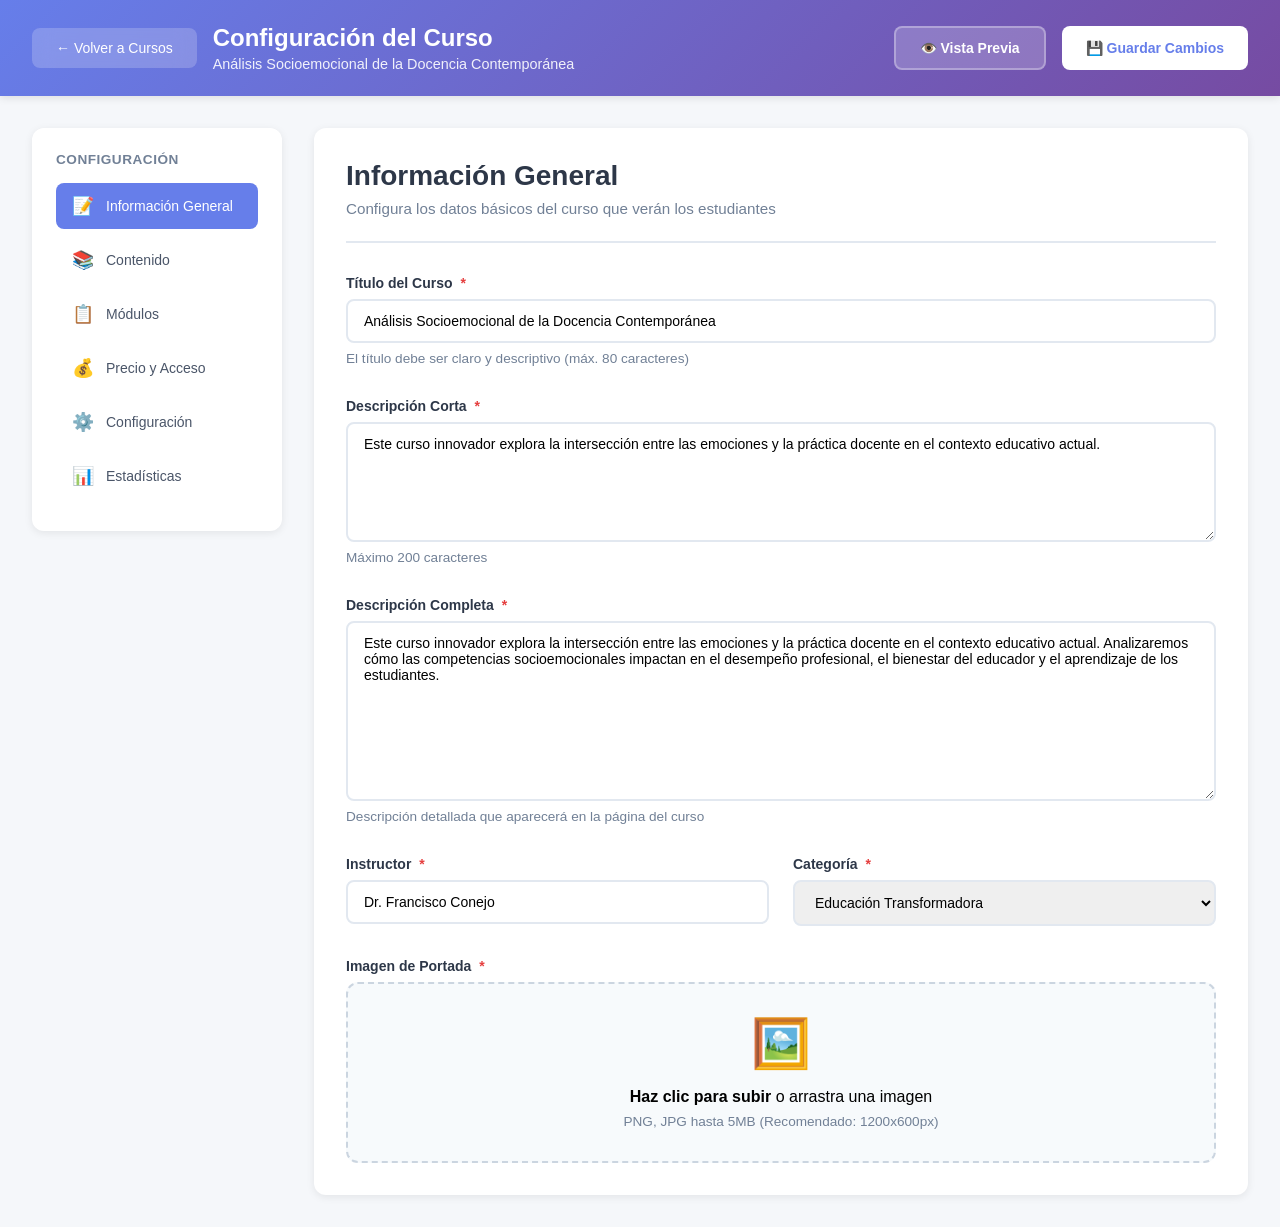
==== ModeladoHTML/admin_course_config.html @ 5c806ddc "Archivos para visualizar el prototipo del FrontEnd" ====
<!DOCTYPE html>
<html lang="es">
<head>
    <meta charset="UTF-8">
    <meta name="viewport" content="width=device-width, initial-scale=1.0">
    <title>Configuración del Curso - Panel Administrador</title>
    <style>
        * {
            margin: 0;
            padding: 0;
            box-sizing: border-box;
        }

        body {
            font-family: -apple-system, BlinkMacSystemFont, 'Segoe UI', Roboto, Oxygen, Ubuntu, Cantarell, sans-serif;
            background: #f5f7fa;
            min-height: 100vh;
        }

        .admin-header {
            background: linear-gradient(135deg, #667eea 0%, #764ba2 100%);
            color: white;
            padding: 1.5rem 2rem;
            box-shadow: 0 2px 8px rgba(0,0,0,0.1);
        }

        .header-content {
            max-width: 1400px;
            margin: 0 auto;
            display: flex;
            justify-content: space-between;
            align-items: center;
            flex-wrap: wrap;
            gap: 1rem;
        }

        .header-title {
            display: flex;
            align-items: center;
            gap: 1rem;
        }

        .back-btn {
            background: rgba(255,255,255,0.2);
            backdrop-filter: blur(10px);
            border: none;
            color: white;
            padding: 0.75rem 1.5rem;
            border-radius: 8px;
            cursor: pointer;
            font-size: 14px;
            transition: all 0.3s;
            display: flex;
            align-items: center;
            gap: 0.5rem;
        }

        .back-btn:hover {
            background: rgba(255,255,255,0.3);
        }

        .header-actions {
            display: flex;
            gap: 1rem;
            flex-wrap: wrap;
        }

        .btn {
            padding: 0.75rem 1.5rem;
            border: none;
            border-radius: 8px;
            cursor: pointer;
            font-size: 14px;
            font-weight: 600;
            transition: all 0.3s;
            display: flex;
            align-items: center;
            gap: 0.5rem;
        }

        .btn-preview {
            background: rgba(255,255,255,0.2);
            color: white;
            border: 2px solid rgba(255,255,255,0.3);
        }

        .btn-preview:hover {
            background: rgba(255,255,255,0.3);
        }

        .btn-save {
            background: white;
            color: #667eea;
        }

        .btn-save:hover {
            transform: translateY(-2px);
            box-shadow: 0 4px 12px rgba(255,255,255,0.3);
        }

        .container {
            max-width: 1400px;
            margin: 2rem auto;
            padding: 0 2rem;
        }

        .config-layout {
            display: grid;
            grid-template-columns: 250px 1fr;
            gap: 2rem;
            align-items: start;
        }

        .sidebar-nav {
            background: white;
            border-radius: 12px;
            padding: 1.5rem;
            box-shadow: 0 2px 8px rgba(0,0,0,0.08);
            position: sticky;
            top: 2rem;
        }

        .nav-title {
            font-size: 0.85rem;
            font-weight: 700;
            color: #718096;
            text-transform: uppercase;
            letter-spacing: 0.5px;
            margin-bottom: 1rem;
        }

        .nav-item {
            padding: 0.75rem 1rem;
            margin-bottom: 0.5rem;
            border-radius: 8px;
            cursor: pointer;
            transition: all 0.3s;
            display: flex;
            align-items: center;
            gap: 0.75rem;
            color: #4a5568;
            font-size: 14px;
        }

        .nav-item:hover {
            background: #f7fafc;
        }

        .nav-item.active {
            background: #667eea;
            color: white;
        }

        .nav-icon {
            font-size: 18px;
        }

        .main-config {
            background: white;
            border-radius: 12px;
            box-shadow: 0 2px 8px rgba(0,0,0,0.08);
            overflow: hidden;
        }

        .config-section {
            display: none;
            padding: 2rem;
        }

        .config-section.active {
            display: block;
        }

        .section-header {
            border-bottom: 2px solid #e2e8f0;
            padding-bottom: 1.5rem;
            margin-bottom: 2rem;
        }

        .section-title {
            font-size: 1.75rem;
            color: #2d3748;
            margin-bottom: 0.5rem;
        }

        .section-description {
            color: #718096;
            font-size: 0.95rem;
        }

        .form-grid {
            display: grid;
            gap: 2rem;
        }

        .form-group {
            display: flex;
            flex-direction: column;
            gap: 0.5rem;
        }

        .form-label {
            font-weight: 600;
            color: #2d3748;
            font-size: 14px;
            display: flex;
            align-items: center;
            gap: 0.5rem;
        }

        .required {
            color: #e53e3e;
        }

        .form-input,
        .form-textarea,
        .form-select {
            padding: 0.75rem 1rem;
            border: 2px solid #e2e8f0;
            border-radius: 8px;
            font-size: 14px;
            transition: all 0.3s;
            font-family: inherit;
        }

        .form-input:focus,
        .form-textarea:focus,
        .form-select:focus {
            outline: none;
            border-color: #667eea;
            box-shadow: 0 0 0 3px rgba(102, 126, 234, 0.1);
        }

        .form-textarea {
            min-height: 120px;
            resize: vertical;
        }

        .form-help {
            font-size: 0.85rem;
            color: #718096;
        }

        .two-col {
            display: grid;
            grid-template-columns: 1fr 1fr;
            gap: 1.5rem;
        }

        .image-upload {
            border: 2px dashed #cbd5e0;
            border-radius: 12px;
            padding: 2rem;
            text-align: center;
            cursor: pointer;
            transition: all 0.3s;
            background: #f7fafc;
        }

        .image-upload:hover {
            border-color: #667eea;
            background: #edf2f7;
        }

        .image-upload-icon {
            font-size: 3rem;
            margin-bottom: 1rem;
        }

        .image-preview {
            max-width: 100%;
            height: 200px;
            object-fit: cover;
            border-radius: 8px;
            margin-top: 1rem;
        }

        .modules-list {
            display: flex;
            flex-direction: column;
            gap: 1rem;
        }

        .module-item {
            border: 2px solid #e2e8f0;
            border-radius: 12px;
            padding: 1.5rem;
            transition: all 0.3s;
        }

        .module-item:hover {
            border-color: #667eea;
            box-shadow: 0 4px 12px rgba(102, 126, 234, 0.1);
        }

        .module-header {
            display: flex;
            justify-content: space-between;
            align-items: center;
            margin-bottom: 1rem;
        }

        .module-number {
            background: #667eea;
            color: white;
            width: 32px;
            height: 32px;
            border-radius: 50%;
            display: flex;
            align-items: center;
            justify-content: center;
            font-weight: 700;
            font-size: 14px;
        }

        .module-actions {
            display: flex;
            gap: 0.5rem;
        }

        .icon-btn {
            background: transparent;
            border: none;
            cursor: pointer;
            padding: 0.5rem;
            border-radius: 6px;
            transition: all 0.3s;
            font-size: 18px;
        }

        .icon-btn:hover {
            background: #f7fafc;
        }

        .btn-add {
            width: 100%;
            padding: 1rem;
            background: #f7fafc;
            border: 2px dashed #cbd5e0;
            border-radius: 8px;
            cursor: pointer;
            color: #667eea;
            font-weight: 600;
            transition: all 0.3s;
            display: flex;
            align-items: center;
            justify-content: center;
            gap: 0.5rem;
        }

        .btn-add:hover {
            background: #edf2f7;
            border-color: #667eea;
        }

        .stats-grid {
            display: grid;
            grid-template-columns: repeat(auto-fit, minmax(200px, 1fr));
            gap: 1.5rem;
            margin-top: 1.5rem;
        }

        .stat-card {
            background: linear-gradient(135deg, #667eea 0%, #764ba2 100%);
            color: white;
            padding: 1.5rem;
            border-radius: 12px;
            box-shadow: 0 4px 12px rgba(102, 126, 234, 0.3);
        }

        .stat-label {
            font-size: 0.85rem;
            opacity: 0.9;
            margin-bottom: 0.5rem;
        }

        .stat-value {
            font-size: 2rem;
            font-weight: 700;
        }

        .toggle-switch {
            position: relative;
            display: inline-block;
            width: 50px;
            height: 26px;
        }

        .toggle-switch input {
            opacity: 0;
            width: 0;
            height: 0;
        }

        .slider {
            position: absolute;
            cursor: pointer;
            top: 0;
            left: 0;
            right: 0;
            bottom: 0;
            background-color: #cbd5e0;
            transition: .4s;
            border-radius: 34px;
        }

        .slider:before {
            position: absolute;
            content: "";
            height: 18px;
            width: 18px;
            left: 4px;
            bottom: 4px;
            background-color: white;
            transition: .4s;
            border-radius: 50%;
        }

        input:checked + .slider {
            background-color: #667eea;
        }

        input:checked + .slider:before {
            transform: translateX(24px);
        }

        .form-row {
            display: flex;
            align-items: center;
            justify-content: space-between;
            padding: 1rem;
            background: #f7fafc;
            border-radius: 8px;
        }

        @media (max-width: 1024px) {
            .config-layout {
                grid-template-columns: 1fr;
            }

            .sidebar-nav {
                position: static;
                display: grid;
                grid-template-columns: repeat(auto-fit, minmax(150px, 1fr));
                gap: 0.5rem;
                padding: 1rem;
            }

            .nav-title {
                grid-column: 1 / -1;
            }

            .nav-item {
                padding: 0.75rem;
                font-size: 13px;
            }

            .nav-icon {
                font-size: 16px;
            }
        }

        @media (max-width: 768px) {
            .admin-header {
                padding: 1rem;
            }

            .container {
                padding: 0 1rem;
                margin: 1rem auto;
            }

            .config-section {
                padding: 1rem;
            }

            .section-title {
                font-size: 1.5rem;
            }

            .section-description {
                font-size: 0.9rem;
            }

            .two-col {
                grid-template-columns: 1fr;
                gap: 1rem;
            }

            .header-content {
                flex-direction: column;
                align-items: stretch;
            }

            .header-title {
                flex-direction: column;
                align-items: stretch;
                gap: 0.75rem;
            }

            .header-title h1 {
                font-size: 1.25rem;
            }

            .header-title p {
                font-size: 0.85rem;
            }

            .back-btn {
                width: 100%;
                justify-content: center;
            }

            .header-actions {
                width: 100%;
                justify-content: stretch;
                flex-direction: column;
            }

            .btn {
                width: 100%;
                justify-content: center;
            }

            .sidebar-nav {
                grid-template-columns: 1fr 1fr;
                gap: 0.5rem;
            }

            .nav-item {
                flex-direction: column;
                text-align: center;
                padding: 0.75rem 0.5rem;
                gap: 0.5rem;
            }

            .nav-icon {
                font-size: 20px;
            }

            .stats-grid {
                grid-template-columns: 1fr;
            }

            .form-grid {
                gap: 1.5rem;
            }

            .form-label {
                font-size: 13px;
            }

            .form-input,
            .form-textarea,
            .form-select {
                font-size: 16px; /* Evita zoom en iOS */
            }

            .module-item {
                padding: 1rem;
            }

            .module-header {
                flex-direction: column;
                align-items: stretch;
                gap: 1rem;
            }

            .module-number {
                width: 28px;
                height: 28px;
                font-size: 13px;
            }

            .module-actions {
                justify-content: flex-end;
            }

            .stat-card {
                padding: 1rem;
            }

            .stat-value {
                font-size: 1.75rem;
            }

            .image-upload {
                padding: 1.5rem;
            }

            .image-upload-icon {
                font-size: 2rem;
            }

            .alert {
                padding: 0.75rem;
                font-size: 0.9rem;
            }

            .form-row {
                flex-direction: column;
                align-items: stretch;
                gap: 1rem;
            }

            .toggle-switch {
                align-self: flex-start;
            }
        }

        @media (max-width: 480px) {
            .admin-header {
                padding: 0.75rem;
            }

            .container {
                padding: 0 0.5rem;
                margin: 0.75rem auto;
            }

            .main-config {
                border-radius: 8px;
            }

            .config-section {
                padding: 0.75rem;
            }

            .section-header {
                padding-bottom: 1rem;
                margin-bottom: 1.5rem;
            }

            .section-title {
                font-size: 1.25rem;
            }

            .sidebar-nav {
                grid-template-columns: 1fr;
                padding: 0.75rem;
            }

            .nav-item {
                flex-direction: row;
                justify-content: flex-start;
                padding: 0.75rem;
            }

            .nav-item span:not(.nav-icon) {
                text-align: left;
            }

            .btn {
                padding: 0.65rem 1rem;
                font-size: 13px;
            }

            .form-grid {
                gap: 1.25rem;
            }

            .form-input,
            .form-textarea,
            .form-select {
                padding: 0.65rem 0.85rem;
            }

            .module-item {
                padding: 0.75rem;
            }

            .module-header input {
                font-size: 1rem;
            }

            .icon-btn {
                padding: 0.4rem;
                font-size: 16px;
            }

            .stat-card {
                padding: 0.85rem;
            }

            .stat-label {
                font-size: 0.8rem;
            }

            .stat-value {
                font-size: 1.5rem;
            }

            .stats-grid {
                gap: 0.75rem;
            }

            .tag {
                padding: 0.4rem 0.6rem;
                font-size: 0.8rem;
            }

            .btn-add {
                padding: 0.85rem;
                font-size: 14px;
            }
        }

        @media (max-width: 360px) {
            .header-title h1 {
                font-size: 1.1rem;
            }

            .section-title {
                font-size: 1.1rem;
            }

            .nav-icon {
                font-size: 18px;
            }

            .module-number {
                width: 24px;
                height: 24px;
                font-size: 12px;
            }
        }

        .price-input-group {
            position: relative;
        }

        .currency-prefix {
            position: absolute;
            left: 1rem;
            top: 50%;
            transform: translateY(-50%);
            color: #718096;
            font-weight: 600;
        }

        .price-input-group input {
            padding-left: 2.5rem;
        }

        .tag-input {
            display: flex;
            flex-wrap: wrap;
            gap: 0.5rem;
            padding: 0.75rem;
            border: 2px solid #e2e8f0;
            border-radius: 8px;
            min-height: 50px;
        }

        .tag {
            background: #667eea;
            color: white;
            padding: 0.5rem 0.75rem;
            border-radius: 20px;
            font-size: 0.85rem;
            display: flex;
            align-items: center;
            gap: 0.5rem;
        }

        .tag-remove {
            cursor: pointer;
            font-weight: bold;
        }

        .alert {
            padding: 1rem;
            border-radius: 8px;
            margin-bottom: 1.5rem;
            display: flex;
            align-items: start;
            gap: 0.75rem;
        }

        .alert-success {
            background: #c6f6d5;
            color: #22543d;
            border: 1px solid #9ae6b4;
        }

        .alert-warning {
            background: #feebc8;
            color: #744210;
            border: 1px solid #fbd38d;
        }
    </style>
</head>
<body>
    <div class="admin-header">
        <div class="header-content">
            <div class="header-title">
                <button class="back-btn" onclick="goBack()">
                    ← Volver a Cursos
                </button>
                <div>
                    <h1 style="font-size: 1.5rem; margin-bottom: 0.25rem;">Configuración del Curso</h1>
                    <p style="opacity: 0.9; font-size: 0.9rem;">Análisis Socioemocional de la Docencia Contemporánea</p>
                </div>
            </div>
            <div class="header-actions">
                <button class="btn btn-preview" onclick="previewCourse()">
                    👁️ Vista Previa
                </button>
                <button class="btn btn-save" onclick="saveCourse()">
                    💾 Guardar Cambios
                </button>
            </div>
        </div>
    </div>

    <div class="container">
        <div class="config-layout">
            <nav class="sidebar-nav">
                <div class="nav-title">Configuración</div>
                <div class="nav-item active" onclick="switchSection(this, 'general')">
                    <span class="nav-icon">📝</span>
                    <span>Información General</span>
                </div>
                <div class="nav-item" onclick="switchSection(this, 'content')">
                    <span class="nav-icon">📚</span>
                    <span>Contenido</span>
                </div>
                <div class="nav-item" onclick="switchSection(this, 'modules')">
                    <span class="nav-icon">📋</span>
                    <span>Módulos</span>
                </div>
                <div class="nav-item" onclick="switchSection(this, 'pricing')">
                    <span class="nav-icon">💰</span>
                    <span>Precio y Acceso</span>
                </div>
                <div class="nav-item" onclick="switchSection(this, 'settings')">
                    <span class="nav-icon">⚙️</span>
                    <span>Configuración</span>
                </div>
                <div class="nav-item" onclick="switchSection(this, 'stats')">
                    <span class="nav-icon">📊</span>
                    <span>Estadísticas</span>
                </div>
            </nav>

            <div class="main-config">
                <!-- Sección: Información General -->
                <div class="config-section active" id="section-general">
                    <div class="section-header">
                        <h2 class="section-title">Información General</h2>
                        <p class="section-description">Configura los datos básicos del curso que verán los estudiantes</p>
                    </div>

                    <div class="form-grid">
                        <div class="form-group">
                            <label class="form-label">
                                Título del Curso <span class="required">*</span>
                            </label>
                            <input type="text" class="form-input" value="Análisis Socioemocional de la Docencia Contemporánea" placeholder="Ej: Introducción a la Programación">
                            <span class="form-help">El título debe ser claro y descriptivo (máx. 80 caracteres)</span>
                        </div>

                        <div class="form-group">
                            <label class="form-label">
                                Descripción Corta <span class="required">*</span>
                            </label>
                            <textarea class="form-textarea" placeholder="Resumen breve que aparecerá en las tarjetas del curso">Este curso innovador explora la intersección entre las emociones y la práctica docente en el contexto educativo actual.</textarea>
                            <span class="form-help">Máximo 200 caracteres</span>
                        </div>

                        <div class="form-group">
                            <label class="form-label">
                                Descripción Completa <span class="required">*</span>
                            </label>
                            <textarea class="form-textarea" style="min-height: 180px;">Este curso innovador explora la intersección entre las emociones y la práctica docente en el contexto educativo actual. Analizaremos cómo las competencias socioemocionales impactan en el desempeño profesional, el bienestar del educador y el aprendizaje de los estudiantes.</textarea>
                            <span class="form-help">Descripción detallada que aparecerá en la página del curso</span>
                        </div>

                        <div class="two-col">
                            <div class="form-group">
                                <label class="form-label">
                                    Instructor <span class="required">*</span>
                                </label>
                                <input type="text" class="form-input" value="Dr. Francisco Conejo" placeholder="Nombre del instructor">
                            </div>

                            <div class="form-group">
                                <label class="form-label">
                                    Categoría <span class="required">*</span>
                                </label>
                                <select class="form-select">
                                    <option value="educacion">Educación Transformadora</option>
                                    <option value="bienestar">Bienestar Emocional</option>
                                    <option value="inclusion">Inclusión Educativa</option>
                                    <option value="liderazgo">Liderazgo Educativo</option>
                                </select>
                            </div>
                        </div>

                        <div class="form-group">
                            <label class="form-label">
                                Imagen de Portada <span class="required">*</span>
                            </label>
                            <div class="image-upload" onclick="document.getElementById('fileInput').click()">
                                <div class="image-upload-icon">🖼️</div>
                                <p><strong>Haz clic para subir</strong> o arrastra una imagen</p>
                                <p style="font-size: 0.85rem; color: #718096; margin-top: 0.5rem;">PNG, JPG hasta 5MB (Recomendado: 1200x600px)</p>
                                <input type="file" id="fileInput" style="display: none;" accept="image/*" onchange="previewImage(event)">
                            </div>
                            <img id="imagePreview" class="image-preview" style="display: none;">
                        </div>
                    </div>
                </div>

                <!-- Sección: Contenido -->
                <div class="config-section" id="section-content">
                    <div class="section-header">
                        <h2 class="section-title">Contenido del Curso</h2>
                        <p class="section-description">Define objetivos, requisitos y recursos adicionales</p>
                    </div>

                    <div class="form-grid">
                        <div class="form-group">
                            <label class="form-label">
                                Objetivos de Aprendizaje
                            </label>
                            <textarea class="form-textarea" placeholder="Un objetivo por línea">✓ Comprender los fundamentos teóricos de la inteligencia emocional aplicada a la docencia
✓ Desarrollar estrategias para gestionar el estrés y prevenir el burnout docente
✓ Implementar técnicas de comunicación empática con estudiantes y colegas
✓ Crear ambientes de aprendizaje emocionalmente seguros y estimulantes</textarea>
                            <span class="form-help">Separa cada objetivo con una nueva línea</span>
                        </div>

                        <div class="form-group">
                            <label class="form-label">
                                Requisitos Previos
                            </label>
                            <textarea class="form-textarea" placeholder="Un requisito por línea">✓ Experiencia docente (deseable)
✓ Interés en desarrollo personal
✓ Compromiso de 5-7 hrs/semana</textarea>
                        </div>

                        <div class="form-group">
                            <label class="form-label">
                                Etiquetas del Curso
                            </label>
                            <div class="tag-input">
                                <span class="tag">Inteligencia Emocional <span class="tag-remove">×</span></span>
                                <span class="tag">Docencia <span class="tag-remove">×</span></span>
                                <span class="tag">Bienestar <span class="tag-remove">×</span></span>
                            </div>
                            <span class="form-help">Las etiquetas ayudan a los estudiantes a encontrar el curso</span>
                        </div>

                        <div class="two-col">
                            <div class="form-group">
                                <label class="form-label">
                                    Duración Total
                                </label>
                                <input type="number" class="form-input" value="28" placeholder="Horas">
                            </div>

                            <div class="form-group">
                                <label class="form-label">
                                    Nivel del Curso
                                </label>
                                <select class="form-select">
                                    <option value="principiante">Principiante</option>
                                    <option value="intermedio" selected>Intermedio</option>
                                    <option value="avanzado">Avanzado</option>
                                </select>
                            </div>
                        </div>
                    </div>
                </div>

                <!-- Sección: Módulos -->
                <div class="config-section" id="section-modules">
                    <div class="section-header">
                        <h2 class="section-title">Módulos del Curso</h2>
                        <p class="section-description">Organiza el contenido en módulos y lecciones</p>
                    </div>

                    <div class="modules-list">
                        <div class="module-item">
                            <div class="module-header">
                                <div style="display: flex; align-items: center; gap: 1rem;">
                                    <div class="module-number">1</div>
                                    <input type="text" class="form-input" value="Fundamentos de la Inteligencia Emocional" style="border: none; background: transparent; padding: 0; font-weight: 600; font-size: 1.1rem;">
                                </div>
                                <div class="module-actions">
                                    <button class="icon-btn" title="Editar">✏️</button>
                                    <button class="icon-btn" title="Eliminar">🗑️</button>
                                </div>
                            </div>
                            <div class="two-col">
                                <input type="text" class="form-input" value="Teorías, modelos y aplicaciones" placeholder="Descripción del módulo">
                                <input type="number" class="form-input" value="6" placeholder="Duración (horas)">
                            </div>
                        </div>

                        <div class="module-item">
                            <div class="module-header">
                                <div style="display: flex; align-items: center; gap: 1rem;">
                                    <div class="module-number">2</div>
                                    <input type="text" class="form-input" value="Autoconocimiento y Autorregulación" style="border: none; background: transparent; padding: 0; font-weight: 600; font-size: 1.1rem;">
                                </div>
                                <div class="module-actions">
                                    <button class="icon-btn" title="Editar">✏️</button>
                                    <button class="icon-btn" title="Eliminar">🗑️</button>
                                </div>
                            </div>
                            <div class="two-col">
                                <input type="text" class="form-input" value="Desarrolla tu conciencia emocional" placeholder="Descripción del módulo">
                                <input type="number" class="form-input" value="7" placeholder="Duración (horas)">
                            </div>
                        </div>

                        <div class="module-item">
                            <div class="module-header">
                                <div style="display: flex; align-items: center; gap: 1rem;">
                                    <div class="module-number">3</div>
                                    <input type="text" class="form-input" value="Empatía y Habilidades Sociales" style="border: none; background: transparent; padding: 0; font-weight: 600; font-size: 1.1rem;">
                                </div>
                                <div class="module-actions">
                                    <button class="icon-btn" title="Editar">✏️</button>
                                    <button class="icon-btn" title="Eliminar">🗑️</button>
                                </div>
                            </div>
                            <div class="two-col">
                                <input type="text" class="form-input" value="Construcción de relaciones significativas" placeholder="Descripción del módulo">
                                <input type="number" class="form-input" value="8" placeholder="Duración (horas)">
                            </div>
                        </div>

                        <div class="module-item">
                            <div class="module-header">
                                <div style="display: flex; align-items: center; gap: 1rem;">
                                    <div class="module-number">4</div>
                                    <input type="text" class="form-input" value="Aplicaciones Prácticas y Casos" style="border: none; background: transparent; padding: 0; font-weight: 600; font-size: 1.1rem;">
                                </div>
                                <div class="module-actions">
                                    <button class="icon-btn" title="Editar">✏️</button>
                                    <button class="icon-btn" title="Eliminar">🗑️</button>
                                </div>
                            </div>
                            <div class="two-col">
                                <input type="text" class="form-input" value="Estrategias para transformar tu práctica" placeholder="Descripción del módulo">
                                <input type="number" class="form-input" value="7" placeholder="Duración (horas)">
                            </div>
                        </div>

                        <button class="btn-add" onclick="addModule()">
                            + Agregar Nuevo Módulo
                        </button>
                    </div>
                </div>

                <!-- Sección: Precio -->
                <div class="config-section" id="section-pricing">
                    <div class="section-header">
                        <h2 class="section-title">Precio y Acceso</h2>
                        <p class="section-description">Configura el precio y las opciones de inscripción</p>
                    </div>

                    <div class="form-grid">
                        <div class="two-col">
                            <div class="form-group">
                                <label class="form-label">
                                    Precio del Curso <span class="required">*</span>
                                </label>
                                <div class="price-input-group">
                                    <span class="currency-prefix">$</span>
                                    <input type="number" class="form-input" value="39990" placeholder="0">
                                </div>
                                <span class="form-help">Precio en pesos chilenos (CLP)</span>
                            </div>

                            <div class="form-group">
                                <label class="form-label">
                                    Precio con Descuento
                                </label>
                                <div class="price-input-group">
                                    <span class="currency-prefix">$</span>
                                    <input type="number" class="form-input" placeholder="0">
                                </div>
                                <span class="form-help">Opcional - Muestra precio rebajado</span>
                            </div>
                        </div>

                        <div class="form-group">
                            <div class="form-row">
                                <div>
                                    <label class="form-label" style="margin-bottom: 0.25rem;">Curso Gratuito</label>
                                    <p class="form-help" style="margin: 0;">El curso estará disponible sin costo</p>
                                </div>
                                <label class="toggle-switch">
                                    <input type="checkbox" onchange="toggleFreeMode(this)">
                                    <span class="slider"></span>
                                </label>
                            </div>
                        </div>

                        <div class="two-col">
                            <div class="form-group">
                                <label class="form-label">
                                    Fecha de Inicio
                                </label>
                                <input type="date" class="form-input" value="2025-10-24">
                            </div>

                            <div class="form-group">
                                <label class="form-label">
                                    Fecha de Finalización
                                </label>
                                <input type="date" class="form-input" placeholder="Opcional">
                            </div>
                        </div>

                        <div class="form-group">
                            <label class="form-label">
                                Cupo Máximo de Estudiantes
                            </label>
                            <input type="number" class="form-input" placeholder="Dejar en blanco para ilimitado">
                            <span class="form-help">Limita el número de inscripciones permitidas</span>
                        </div>
                    </div>
                </div>

                <!-- Sección: Configuración -->
                <div class="config-section" id="section-settings">
                    <div class="section-header">
                        <h2 class="section-title">Configuración Avanzada</h2>
                        <p class="section-description">Opciones adicionales del curso</p>
                    </div>

                    <div class="form-grid">
                        <div class="form-group">
                            <div class="form-row">
                                <div>
                                    <label class="form-label" style="margin-bottom: 0.25rem;">Curso Publicado</label>
                                    <p class="form-help" style="margin: 0;">Los estudiantes pueden ver e inscribirse</p>
                                </div>
                                <label class="toggle-switch">
                                    <input type="checkbox" checked>
                                    <span class="slider"></span>
                                </label>
                            </div>
                        </div>

                        <div class="form-group">
                            <div class="form-row">
                                <div>
                                    <label class="form-label" style="margin-bottom: 0.25rem;">Certificado al Finalizar</label>
                                    <p class="form-help" style="margin: 0;">Genera certificado automáticamente al completar</p>
                                </div>
                                <label class="toggle-switch">
                                    <input type="checkbox" checked>
                                    <span class="slider"></span>
                                </label>
                            </div>
                        </div>

                        <div class="form-group">
                            <div class="form-row">
                                <div>
                                    <label class="form-label" style="margin-bottom: 0.25rem;">Permitir Comentarios</label>
                                    <p class="form-help" style="margin: 0;">Los estudiantes pueden comentar en las lecciones</p>
                                </div>
                                <label class="toggle-switch">
                                    <input type="checkbox" checked>
                                    <span class="slider"></span>
                                </label>
                            </div>
                        </div>

                        <div class="form-group">
                            <div class="form-row">
                                <div>
                                    <label class="form-label" style="margin-bottom: 0.25rem;">Foro de Discusión</label>
                                    <p class="form-help" style="margin: 0;">Habilita un foro para el curso</p>
                                </div>
                                <label class="toggle-switch">
                                    <input type="checkbox">
                                    <span class="slider"></span>
                                </label>
                            </div>
                        </div>

                        <div class="form-group">
                            <div class="form-row">
                                <div>
                                    <label class="form-label" style="margin-bottom: 0.25rem;">Descargar Recursos</label>
                                    <p class="form-help" style="margin: 0;">Permite descargar materiales del curso</p>
                                </div>
                                <label class="toggle-switch">
                                    <input type="checkbox" checked>
                                    <span class="slider"></span>
                                </label>
                            </div>
                        </div>

                        <div class="form-group">
                            <label class="form-label">
                                Idioma del Curso
                            </label>
                            <select class="form-select">
                                <option value="es" selected>Español</option>
                                <option value="en">Inglés</option>
                                <option value="pt">Portugués</option>
                            </select>
                        </div>

                        <div class="form-group">
                            <label class="form-label">
                                Porcentaje Mínimo para Aprobar
                            </label>
                            <input type="number" class="form-input" value="70" min="0" max="100" placeholder="70">
                            <span class="form-help">Porcentaje mínimo necesario para obtener el certificado</span>
                        </div>
                    </div>
                </div>

                <!-- Sección: Estadísticas -->
                <div class="config-section" id="section-stats">
                    <div class="section-header">
                        <h2 class="section-title">Estadísticas del Curso</h2>
                        <p class="section-description">Métricas y rendimiento actual del curso</p>
                    </div>

                    <div class="stats-grid">
                        <div class="stat-card">
                            <div class="stat-label">Estudiantes Inscritos</div>
                            <div class="stat-value">852</div>
                        </div>
                        <div class="stat-card">
                            <div class="stat-label">Tasa de Finalización</div>
                            <div class="stat-value">68%</div>
                        </div>
                        <div class="stat-card">
                            <div class="stat-label">Valoración Promedio</div>
                            <div class="stat-value">4.8 ⭐</div>
                        </div>
                        <div class="stat-card">
                            <div class="stat-label">Ingresos Totales</div>
                            <div class="stat-value">$34M</div>
                        </div>
                    </div>

                    <div class="form-grid" style="margin-top: 2rem;">
                        <div class="alert alert-success">
                            <span style="font-size: 1.5rem;">✓</span>
                            <div>
                                <strong>Curso activo y funcionando correctamente</strong>
                                <p style="margin-top: 0.25rem; font-size: 0.9rem;">Última actualización: Hace 2 horas</p>
                            </div>
                        </div>

                        <div class="form-group">
                            <label class="form-label">Actividad Reciente</label>
                            <div style="background: #f7fafc; padding: 1.5rem; border-radius: 8px;">
                                <div style="display: flex; flex-direction: column; gap: 1rem;">
                                    <div style="display: flex; justify-content: space-between; padding-bottom: 0.75rem; border-bottom: 1px solid #e2e8f0;">
                                        <span>👤 Nuevo estudiante inscrito</span>
                                        <span style="color: #718096; font-size: 0.85rem;">Hace 5 min</span>
                                    </div>
                                    <div style="display: flex; justify-content: space-between; padding-bottom: 0.75rem; border-bottom: 1px solid #e2e8f0;">
                                        <span>⭐ Nueva valoración de 5 estrellas</span>
                                        <span style="color: #718096; font-size: 0.85rem;">Hace 1 hora</span>
                                    </div>
                                    <div style="display: flex; justify-content: space-between; padding-bottom: 0.75rem; border-bottom: 1px solid #e2e8f0;">
                                        <span>🎓 3 estudiantes completaron el curso</span>
                                        <span style="color: #718096; font-size: 0.85rem;">Hace 3 horas</span>
                                    </div>
                                    <div style="display: flex; justify-content: space-between;">
                                        <span>💬 Nuevo comentario en Módulo 2</span>
                                        <span style="color: #718096; font-size: 0.85rem;">Hace 5 horas</span>
                                    </div>
                                </div>
                            </div>
                        </div>

                        <div class="two-col">
                            <div class="form-group">
                                <label class="form-label">Progreso Promedio</label>
                                <div style="background: #f7fafc; padding: 1rem; border-radius: 8px; text-align: center;">
                                    <div style="font-size: 2.5rem; font-weight: 700; color: #667eea;">45%</div>
                                    <div style="color: #718096; font-size: 0.9rem; margin-top: 0.5rem;">De todos los estudiantes</div>
                                </div>
                            </div>
                            <div class="form-group">
                                <label class="form-label">Tiempo Promedio</label>
                                <div style="background: #f7fafc; padding: 1rem; border-radius: 8px; text-align: center;">
                                    <div style="font-size: 2.5rem; font-weight: 700; color: #667eea;">12.5h</div>
                                    <div style="color: #718096; font-size: 0.9rem; margin-top: 0.5rem;">Dedicadas al curso</div>
                                </div>
                            </div>
                        </div>
                    </div>
                </div>
            </div>
        </div>
    </div>

    <script>
        function switchSection(element, sectionId) {
            // Remover active de todos los nav items
            document.querySelectorAll('.nav-item').forEach(item => {
                item.classList.remove('active');
            });
            
            // Agregar active al elemento clickeado
            element.classList.add('active');
            
            // Ocultar todas las secciones
            document.querySelectorAll('.config-section').forEach(section => {
                section.classList.remove('active');
            });
            
            // Mostrar la sección seleccionada
            document.getElementById('section-' + sectionId).classList.add('active');
            
            // Scroll suave al top
            window.scrollTo({ top: 0, behavior: 'smooth' });
        }

        function goBack() {
            if (confirm('¿Estás seguro de salir? Los cambios no guardados se perderán.')) {
                alert('Volviendo al panel de cursos...');
                // window.location.href = 'admin-courses.html';
            }
        }

        function saveCourse() {
            // Simular guardado
            const btn = event.target;
            const originalText = btn.innerHTML;
            btn.innerHTML = '⏳ Guardando...';
            btn.disabled = true;
            
            setTimeout(() => {
                btn.innerHTML = '✓ Guardado';
                setTimeout(() => {
                    btn.innerHTML = originalText;
                    btn.disabled = false;
                    alert('✓ Curso guardado exitosamente');
                }, 1000);
            }, 1500);
        }

        function previewCourse() {
            alert('Abriendo vista previa del curso...\n\nEsto abrirá una nueva pestaña con la vista del estudiante.');
            // window.open('course-preview.html', '_blank');
        }

        function previewImage(event) {
            const file = event.target.files[0];
            if (file) {
                const reader = new FileReader();
                reader.onload = function(e) {
                    const preview = document.getElementById('imagePreview');
                    preview.src = e.target.result;
                    preview.style.display = 'block';
                }
                reader.readAsDataURL(file);
            }
        }

        function addModule() {
            const modulesList = document.querySelector('.modules-list');
            const moduleCount = document.querySelectorAll('.module-item').length + 1;
            
            const newModule = document.createElement('div');
            newModule.className = 'module-item';
            newModule.innerHTML = `
                <div class="module-header">
                    <div style="display: flex; align-items: center; gap: 1rem;">
                        <div class="module-number">${moduleCount}</div>
                        <input type="text" class="form-input" placeholder="Título del módulo" style="border: none; background: transparent; padding: 0; font-weight: 600; font-size: 1.1rem;">
                    </div>
                    <div class="module-actions">
                        <button class="icon-btn" title="Editar">✏️</button>
                        <button class="icon-btn" title="Eliminar" onclick="removeModule(this)">🗑️</button>
                    </div>
                </div>
                <div class="two-col">
                    <input type="text" class="form-input" placeholder="Descripción del módulo">
                    <input type="number" class="form-input" placeholder="Duración (horas)">
                </div>
            `;
            
            modulesList.insertBefore(newModule, modulesList.lastElementChild);
            newModule.querySelector('input').focus();
        }

        function removeModule(button) {
            if (confirm('¿Estás seguro de eliminar este módulo?')) {
                const moduleItem = button.closest('.module-item');
                moduleItem.style.transform = 'translateX(-100%)';
                moduleItem.style.opacity = '0';
                setTimeout(() => {
                    moduleItem.remove();
                    updateModuleNumbers();
                }, 300);
            }
        }

        function updateModuleNumbers() {
            document.querySelectorAll('.module-number').forEach((number, index) => {
                number.textContent = index + 1;
            });
        }

        function toggleFreeMode(checkbox) {
            const priceInputs = document.querySelectorAll('.price-input-group input');
            priceInputs.forEach(input => {
                input.disabled = checkbox.checked;
                if (checkbox.checked) {
                    input.style.opacity = '0.5';
                } else {
                    input.style.opacity = '1';
                }
            });
        }

        // Prevenir pérdida de datos
        window.addEventListener('beforeunload', function (e) {
            e.preventDefault();
            e.returnValue = '';
        });
    </script>
</body>
</html>
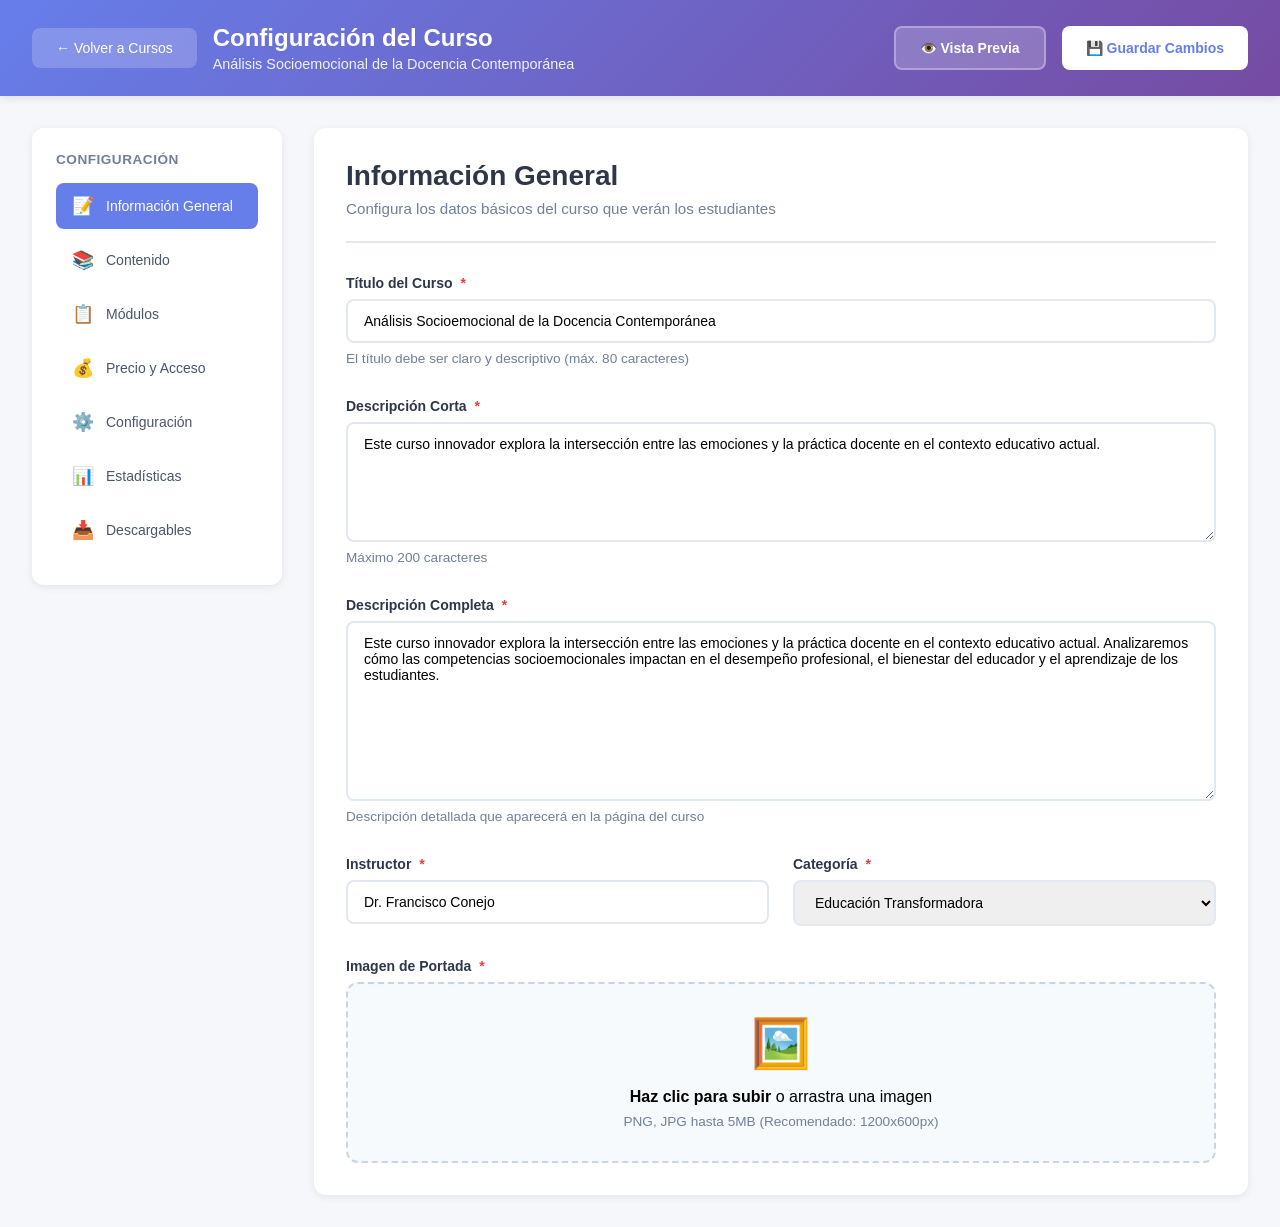
==== commit bda3eaf0: "agrego drag and drop" ====
--- a/ModeladoHTML/admin_course_config.html
+++ b/ModeladoHTML/admin_course_config.html
@@ -787,6 +787,63 @@
             background: #feebc8;
             color: #744210;
             border: 1px solid #fbd38d;
+        }
+
+        /* ----- ESTILOS NUEVOS PARA DRAG AND DROP ----- */
+        .upload-area {
+            border: 2px dashed #cbd5e0;
+            border-radius: 12px;
+            padding: 3rem;
+            text-align: center;
+            background: #f8fafc;
+            cursor: pointer;
+            transition: all 0.3s ease;
+            position: relative;
+            display: block; /* Para que funcione como label */
+        }
+
+        .upload-area:hover {
+            border-color: #667eea;
+            background: #ebf4ff;
+        }
+
+        .upload-icon {
+            font-size: 3.5rem;
+            margin-bottom: 1rem;
+            color: #a0aec0;
+        }
+
+        .upload-area h3 {
+            color: #4a5568;
+            margin-bottom: 0.5rem;
+        }
+
+        .browse-btn {
+            color: #667eea;
+            font-weight: 600;
+            text-decoration: underline;
+        }
+
+        .upload-info {
+            margin-top: 1rem;
+            font-size: 0.85rem;
+            color: #718096;
+        }
+
+        /* Lista de archivos */
+        .file-list {
+            display: flex;
+            flex-direction: column;
+            gap: 0.75rem;
+        }
+
+        .empty-state {
+            text-align: center;
+            padding: 2rem;
+            color: #a0aec0;
+            font-style: italic;
+            background: #f7fafc;
+            border-radius: 8px;
         }
     </style>
 </head>
@@ -841,10 +898,13 @@
                     <span class="nav-icon">📊</span>
                     <span>Estadísticas</span>
                 </div>
+                 <div class="nav-item" onclick="switchSection(this, 'downloads')">
+                    <span class="nav-icon">📥</span>
+                    <span>Descargables</span>
+                </div>
             </nav>
 
             <div class="main-config">
-                <!-- Sección: Información General -->
                 <div class="config-section active" id="section-general">
                     <div class="section-header">
                         <h2 class="section-title">Información General</h2>
@@ -912,7 +972,6 @@
                     </div>
                 </div>
 
-                <!-- Sección: Contenido -->
                 <div class="config-section" id="section-content">
                     <div class="section-header">
                         <h2 class="section-title">Contenido del Curso</h2>
@@ -974,7 +1033,6 @@
                     </div>
                 </div>
 
-                <!-- Sección: Módulos -->
                 <div class="config-section" id="section-modules">
                     <div class="section-header">
                         <h2 class="section-title">Módulos del Curso</h2>
@@ -1056,7 +1114,6 @@
                     </div>
                 </div>
 
-                <!-- Sección: Precio -->
                 <div class="config-section" id="section-pricing">
                     <div class="section-header">
                         <h2 class="section-title">Precio y Acceso</h2>
@@ -1127,7 +1184,6 @@
                     </div>
                 </div>
 
-                <!-- Sección: Configuración -->
                 <div class="config-section" id="section-settings">
                     <div class="section-header">
                         <h2 class="section-title">Configuración Avanzada</h2>
@@ -1221,7 +1277,6 @@
                     </div>
                 </div>
 
-                <!-- Sección: Estadísticas -->
                 <div class="config-section" id="section-stats">
                     <div class="section-header">
                         <h2 class="section-title">Estadísticas del Curso</h2>
@@ -1298,6 +1353,36 @@
                         </div>
                     </div>
                 </div>
+
+                <div class="config-section" id="section-downloads">
+                    <div class="section-header">
+                        <h2 class="section-title">Material Descargable</h2>
+                        <p class="section-description">Sube documentos complementarios (PDF, DOCX, ZIP) para los estudiantes.</p>
+                    </div>
+
+                    <div class="form-grid">
+                        <div class="form-group">
+                            <label class="form-label">
+                                Zona de Carga
+                            </label>
+                            <label class="upload-area" id="drop-zone">
+                                <div class="upload-icon">📂</div>
+                                <h3>Arrastra y suelta documentos aquí</h3>
+                                <p>o <span class="browse-btn">busca en tu ordenador</span></p>
+                                <p class="upload-info">Soporta: PDF, Word, Excel, ZIP (Máx. 10MB)</p>
+                                <input type="file" id="file-input" multiple hidden>
+                            </label>
+                        </div>
+
+                        <div class="form-group">
+                            <label class="form-label">Archivos Cargados</label>
+                            <div class="file-list" id="file-list">
+                                <div class="empty-state">No hay documentos adjuntos todavía.</div>
+                            </div>
+                        </div>
+                    </div>
+                </div>
+
             </div>
         </div>
     </div>
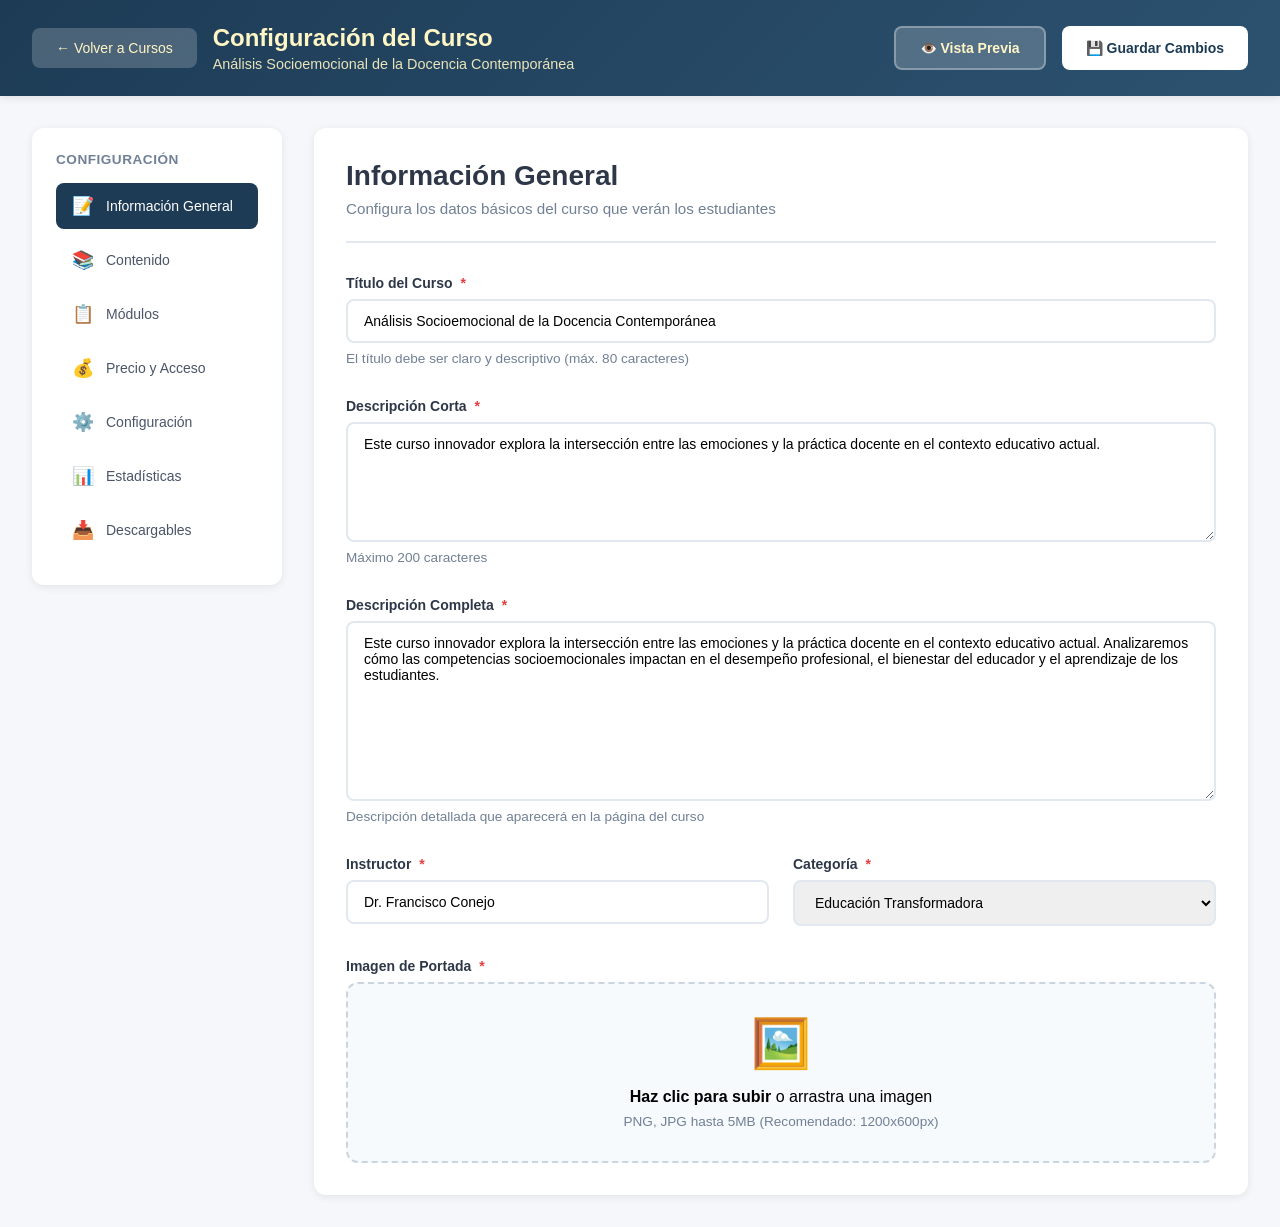
==== commit 82270705: "cambio paleta de colores en la pagina de course config" ====
--- a/ModeladoHTML/admin_course_config.html
+++ b/ModeladoHTML/admin_course_config.html
@@ -17,9 +17,15 @@
             min-height: 100vh;
         }
 
+        /* --- PALETA DE COLORES  --- */
+        /* Azul Principal: #1D3B55 */
+        /* Azul Secundario: #2C5270 */
+        /* Crema Acento: #FFF6C5 */
+        /* Rojo/Alerta: #e53e3e */
+
         .admin-header {
-            background: linear-gradient(135deg, #667eea 0%, #764ba2 100%);
-            color: white;
+            background: linear-gradient(135deg, #1D3B55 0%, #2C5270 100%);
+            color: #FFF6C5;
             padding: 1.5rem 2rem;
             box-shadow: 0 2px 8px rgba(0,0,0,0.1);
         }
@@ -44,7 +50,7 @@
             background: rgba(255,255,255,0.2);
             backdrop-filter: blur(10px);
             border: none;
-            color: white;
+            color: #FFF6C5;
             padding: 0.75rem 1.5rem;
             border-radius: 8px;
             cursor: pointer;
@@ -80,7 +86,7 @@
 
         .btn-preview {
             background: rgba(255,255,255,0.2);
-            color: white;
+            color: #FFF6C5;
             border: 2px solid rgba(255,255,255,0.3);
         }
 
@@ -90,7 +96,7 @@
 
         .btn-save {
             background: white;
-            color: #667eea;
+            color: #1D3B55; /* Texto azul */
         }
 
         .btn-save:hover {
@@ -147,7 +153,7 @@
         }
 
         .nav-item.active {
-            background: #667eea;
+            background: #1D3B55; 
             color: white;
         }
 
@@ -227,8 +233,8 @@
         .form-textarea:focus,
         .form-select:focus {
             outline: none;
-            border-color: #667eea;
-            box-shadow: 0 0 0 3px rgba(102, 126, 234, 0.1);
+            border-color: #1D3B55; /* Focus azul */
+            box-shadow: 0 0 0 3px rgba(29, 59, 85, 0.1);
         }
 
         .form-textarea {
@@ -258,7 +264,7 @@
         }
 
         .image-upload:hover {
-            border-color: #667eea;
+            border-color: #1D3B55;
             background: #edf2f7;
         }
 
@@ -289,8 +295,8 @@
         }
 
         .module-item:hover {
-            border-color: #667eea;
-            box-shadow: 0 4px 12px rgba(102, 126, 234, 0.1);
+            border-color: #1D3B55; 
+            box-shadow: 0 4px 12px rgba(29, 59, 85, 0.1);
         }
 
         .module-header {
@@ -301,7 +307,7 @@
         }
 
         .module-number {
-            background: #667eea;
+            background: #1D3B55; 
             color: white;
             width: 32px;
             height: 32px;
@@ -339,7 +345,7 @@
             border: 2px dashed #cbd5e0;
             border-radius: 8px;
             cursor: pointer;
-            color: #667eea;
+            color: #1D3B55; 
             font-weight: 600;
             transition: all 0.3s;
             display: flex;
@@ -350,7 +356,7 @@
 
         .btn-add:hover {
             background: #edf2f7;
-            border-color: #667eea;
+            border-color: #1D3B55;
         }
 
         .stats-grid {
@@ -361,11 +367,11 @@
         }
 
         .stat-card {
-            background: linear-gradient(135deg, #667eea 0%, #764ba2 100%);
+            background: linear-gradient(135deg, #1D3B55 0%, #2C5270 100%);
             color: white;
             padding: 1.5rem;
             border-radius: 12px;
-            box-shadow: 0 4px 12px rgba(102, 126, 234, 0.3);
+            box-shadow: 0 4px 12px rgba(29, 59, 85, 0.3);
         }
 
         .stat-label {
@@ -417,7 +423,7 @@
         }
 
         input:checked + .slider {
-            background-color: #667eea;
+            background-color: #1D3B55;
         }
 
         input:checked + .slider:before {
@@ -553,7 +559,7 @@
             .form-input,
             .form-textarea,
             .form-select {
-                font-size: 16px; /* Evita zoom en iOS */
+                font-size: 16px;
             }
 
             .module-item {
@@ -753,7 +759,7 @@
         }
 
         .tag {
-            background: #667eea;
+            background: #1D3B55; 
             color: white;
             padding: 0.5rem 0.75rem;
             border-radius: 20px;
@@ -789,7 +795,6 @@
             border: 1px solid #fbd38d;
         }
 
-        /* ----- ESTILOS NUEVOS PARA DRAG AND DROP ----- */
         .upload-area {
             border: 2px dashed #cbd5e0;
             border-radius: 12px;
@@ -799,11 +804,11 @@
             cursor: pointer;
             transition: all 0.3s ease;
             position: relative;
-            display: block; /* Para que funcione como label */
+            display: block; 
         }
 
         .upload-area:hover {
-            border-color: #667eea;
+            border-color: #1D3B55;
             background: #ebf4ff;
         }
 
@@ -819,7 +824,7 @@
         }
 
         .browse-btn {
-            color: #667eea;
+            color: #1D3B55;
             font-weight: 600;
             text-decoration: underline;
         }
@@ -844,6 +849,171 @@
             font-style: italic;
             background: #f7fafc;
             border-radius: 8px;
+        }
+
+        /* Foro  */
+        .module-footer {
+            margin-top: 1.5rem;
+            padding-top: 1rem;
+            border-top: 1px solid #e2e8f0;
+        }
+
+        .qa-header {
+            display: flex;
+            justify-content: space-between;
+            align-items: center;
+            margin-bottom: 1rem;
+        }
+
+        .qa-title {
+            font-size: 0.95rem;
+            font-weight: 600;
+            color: #4a5568;
+            display: flex;
+            align-items: center;
+            gap: 0.5rem;
+        }
+
+        .qa-badge {
+            background: #ebf8ff;
+            color: #2C5270;
+            padding: 0.2rem 0.6rem;
+            border-radius: 20px;
+            font-size: 0.75rem;
+            font-weight: 700;
+        }
+
+        .qa-list {
+            background: #f8fafc;
+            border-radius: 8px;
+            padding: 1rem;
+            display: flex;
+            flex-direction: column;
+            gap: 0.75rem;
+        }
+
+        .qa-item {
+            background: white;
+            padding: 0.75rem;
+            border-radius: 6px;
+            border: 1px solid #e2e8f0;
+            display: flex;
+            gap: 0.75rem;
+            align-items: start;
+        }
+
+        .qa-avatar {
+            width: 32px;
+            height: 32px;
+            background: #cbd5e0;
+            border-radius: 50%;
+            display: flex;
+            align-items: center;
+            justify-content: center;
+            font-size: 0.8rem;
+        }
+
+        .qa-content {
+            flex: 1;
+        }
+
+        .qa-student-name {
+            font-size: 0.85rem;
+            font-weight: 700;
+            color: #2d3748;
+        }
+
+        .qa-text {
+            font-size: 0.85rem;
+            color: #718096;
+            margin: 0.2rem 0;
+            line-height: 1.4;
+        }
+
+        .qa-meta {
+            font-size: 0.75rem;
+            color: #a0aec0;
+            display: flex;
+            gap: 1rem;
+            align-items: center;
+        }
+
+        .btn-reply {
+            color: #1D3B55;
+            font-weight: 600;
+            font-size: 0.75rem;
+            border: none;
+            background: none;
+            cursor: pointer;
+            padding: 0;
+        }
+
+        .btn-reply:hover {
+            text-decoration: underline;
+        }
+
+        .no-questions {
+            text-align: center;
+            color: #a0aec0;
+            font-size: 0.85rem;
+            padding: 0.5rem;
+            font-style: italic;
+        }
+        .quiz-section {
+            margin-top: 1.5rem;
+            padding-top: 1rem;
+            border-top: 1px solid #e2e8f0;
+            background: #FFF6C5;
+            border-radius: 0 0 12px 12px;
+            padding: 1rem;
+        }
+
+        .quiz-header {
+            display: flex;
+            justify-content: space-between;
+            align-items: center;
+            margin-bottom: 1rem;
+        }
+
+        .quiz-title {
+            font-size: 0.95rem;
+            font-weight: 600;
+            color: #1D3B55;
+            display: flex;
+            align-items: center;
+            gap: 0.5rem;
+        }
+
+        .quiz-controls {
+            display: grid;
+            grid-template-columns: 1fr 1fr;
+            gap: 1rem;
+            margin-top: 0.5rem;
+        }
+
+        .lock-info {
+            display: flex;
+            align-items: center;
+            gap: 0.5rem;
+            font-size: 0.85rem;
+            color: #4a5568;
+        }
+
+        .btn-manage-questions {
+            width: 100%;
+            margin-top: 1rem;
+            padding: 0.5rem;
+            background: white;
+            border: 1px solid #cbd5e0;
+            border-radius: 6px;
+            cursor: pointer;
+            font-size: 0.85rem;
+            transition: all 0.2s;
+        }
+
+        .btn-manage-questions:hover {
+            background: #feebc8;
+            border-color: #f6ad55;
         }
     </style>
 </head>
@@ -1055,6 +1225,74 @@
                                 <input type="text" class="form-input" value="Teorías, modelos y aplicaciones" placeholder="Descripción del módulo">
                                 <input type="number" class="form-input" value="6" placeholder="Duración (horas)">
                             </div>
+                            
+                            <div class="module-footer">
+                                <div class="qa-header">
+                                    <div class="qa-title">
+                                        💬 Foro de Dudas
+                                        <span class="qa-badge">2 Pendientes</span>
+                                    </div>
+                                    <label class="toggle-switch" title="Habilitar foro en este módulo">
+                                        <input type="checkbox" checked>
+                                        <span class="slider"></span>
+                                    </label>
+                                </div>
+                                <div class="qa-list">
+                                    <div class="qa-item">
+                                        <div class="qa-avatar">👩🏻</div>
+                                        <div class="qa-content">
+                                            <div class="qa-student-name">Sofía M.</div>
+                                            <p class="qa-text">Profesor, en el video 2, ¿el modelo de Goleman se aplica también a secundaria?</p>
+                                            <div class="qa-meta">
+                                                <span>Hace 2 horas</span>
+                                                <button class="btn-reply">↩ Responder</button>
+                                            </div>
+                                        </div>
+                                    </div>
+                                    <div class="qa-item">
+                                        <div class="qa-avatar">👨🏽</div>
+                                        <div class="qa-content">
+                                            <div class="qa-student-name">Carlos R.</div>
+                                            <p class="qa-text">No pude descargar el PDF adjunto de la lectura complementaria.</p>
+                                            <div class="qa-meta">
+                                                <span>Hace 5 horas</span>
+                                                <button class="btn-reply">↩ Responder</button>
+                                            </div>
+                                        </div>
+                                    </div>
+                                </div>
+                            </div>
+                            <div class="module-item">
+                                <div class="quiz-section">
+                                    <div class="quiz-header">
+                                        <div class="quiz-title">
+                                            📝 Evaluación del Módulo
+                                        </div>
+                                        <div class="lock-info">
+                                            <span>Bloquear progreso hasta aprobar</span>
+                                            <label class="toggle-switch">
+                                                <input type="checkbox" checked>
+                                                <span class="slider"></span>
+                                            </label>
+                                        </div>
+                                    </div>
+
+                                    <div class="quiz-controls">
+                                        <div class="form-group">
+                                            <label class="form-label">Nombre del Quiz</label>
+                                            <input type="text" class="form-input" value="Examen Parcial - Módulo 1">
+                                        </div>
+                                        <div class="form-group">
+                                            <label class="form-label">Nota de Aprobación (%)</label>
+                                            <input type="number" class="form-input" value="80" min="0" max="100">
+                                        </div>
+                                    </div>
+
+                                    <button class="btn-manage-questions">
+                                        ⚙️ Configurar Preguntas y Respuestas
+                                    </button>
+                                </div>
+                            </div>
                         </div>
 
                         <div class="module-item">
@@ -1072,6 +1310,52 @@
                                 <input type="text" class="form-input" value="Desarrolla tu conciencia emocional" placeholder="Descripción del módulo">
                                 <input type="number" class="form-input" value="7" placeholder="Duración (horas)">
                             </div>
+                            <div class="module-footer">
+                                <div class="qa-header">
+                                    <div class="qa-title">
+                                        💬 Foro de Dudas
+                                        <span class="qa-badge" style="background: #edf2f7; color: #718096;">0 Nuevas</span>
+                                    </div>
+                                    <label class="toggle-switch">
+                                        <input type="checkbox" checked>
+                                        <span class="slider"></span>
+                                    </label>
+                                </div>
+                                <div class="qa-list">
+                                    <p class="no-questions">No hay preguntas recientes en este módulo.</p>
+                                </div>
+                            </div>
+                            <div class="module-item">
+                                <div class="quiz-section">
+                                    <div class="quiz-header">
+                                        <div class="quiz-title">
+                                            📝 Evaluación del Módulo
+                                        </div>
+                                        <div class="lock-info">
+                                            <span>Bloquear progreso hasta aprobar</span>
+                                            <label class="toggle-switch">
+                                                <input type="checkbox" checked>
+                                                <span class="slider"></span>
+                                            </label>
+                                        </div>
+                                    </div>
+
+                                    <div class="quiz-controls">
+                                        <div class="form-group">
+                                            <label class="form-label">Nombre del Quiz</label>
+                                            <input type="text" class="form-input" value="Examen Parcial - Módulo 2">
+                                        </div>
+                                        <div class="form-group">
+                                            <label class="form-label">Nota de Aprobación (%)</label>
+                                            <input type="number" class="form-input" value="80" min="0" max="100">
+                                        </div>
+                                    </div>
+
+                                    <button class="btn-manage-questions">
+                                        ⚙️ Configurar Preguntas y Respuestas
+                                    </button>
+                                </div>
+                            </div>
                         </div>
 
                         <div class="module-item">
@@ -1089,6 +1373,52 @@
                                 <input type="text" class="form-input" value="Construcción de relaciones significativas" placeholder="Descripción del módulo">
                                 <input type="number" class="form-input" value="8" placeholder="Duración (horas)">
                             </div>
+                            <div class="module-footer">
+                                <div class="qa-header">
+                                    <div class="qa-title">
+                                        💬 Foro de Dudas
+                                        <span class="qa-badge" style="background: #edf2f7; color: #718096;">0 Nuevas</span>
+                                    </div>
+                                    <label class="toggle-switch">
+                                        <input type="checkbox" checked>
+                                        <span class="slider"></span>
+                                    </label>
+                                </div>
+                                <div class="qa-list">
+                                    <p class="no-questions">No hay preguntas recientes en este módulo.</p>
+                                </div>
+                            </div>
+                            <div class="module-item">
+                                <div class="quiz-section">
+                                    <div class="quiz-header">
+                                        <div class="quiz-title">
+                                            📝 Evaluación del Módulo
+                                        </div>
+                                        <div class="lock-info">
+                                            <span>Bloquear progreso hasta aprobar</span>
+                                            <label class="toggle-switch">
+                                                <input type="checkbox" checked>
+                                                <span class="slider"></span>
+                                            </label>
+                                        </div>
+                                    </div>
+
+                                    <div class="quiz-controls">
+                                        <div class="form-group">
+                                            <label class="form-label">Nombre del Quiz</label>
+                                            <input type="text" class="form-input" value="Examen Parcial - Módulo 3">
+                                        </div>
+                                        <div class="form-group">
+                                            <label class="form-label">Nota de Aprobación (%)</label>
+                                            <input type="number" class="form-input" value="80" min="0" max="100">
+                                        </div>
+                                    </div>
+
+                                    <button class="btn-manage-questions">
+                                        ⚙️ Configurar Preguntas y Respuestas
+                                    </button>
+                                </div>
+                            </div>
                         </div>
 
                         <div class="module-item">
@@ -1105,6 +1435,52 @@
                             <div class="two-col">
                                 <input type="text" class="form-input" value="Estrategias para transformar tu práctica" placeholder="Descripción del módulo">
                                 <input type="number" class="form-input" value="7" placeholder="Duración (horas)">
+                            </div>
+                            <div class="module-footer">
+                                <div class="qa-header">
+                                    <div class="qa-title">
+                                        💬 Foro de Dudas
+                                        <span class="qa-badge" style="background: #edf2f7; color: #718096;">0 Nuevas</span>
+                                    </div>
+                                    <label class="toggle-switch">
+                                        <input type="checkbox" checked>
+                                        <span class="slider"></span>
+                                    </label>
+                                </div>
+                                <div class="qa-list">
+                                    <p class="no-questions">No hay preguntas recientes en este módulo.</p>
+                                </div>
+                            </div>
+                            <div class="module-item">
+                                <div class="quiz-section">
+                                    <div class="quiz-header">
+                                        <div class="quiz-title">
+                                            📝 Evaluación del Módulo
+                                        </div>
+                                        <div class="lock-info">
+                                            <span>Bloquear progreso hasta aprobar</span>
+                                            <label class="toggle-switch">
+                                                <input type="checkbox" checked>
+                                                <span class="slider"></span>
+                                            </label>
+                                        </div>
+                                    </div>
+
+                                    <div class="quiz-controls">
+                                        <div class="form-group">
+                                            <label class="form-label">Nombre del Quiz</label>
+                                            <input type="text" class="form-input" value="Examen Parcial - Módulo 4">
+                                        </div>
+                                        <div class="form-group">
+                                            <label class="form-label">Nota de Aprobación (%)</label>
+                                            <input type="number" class="form-input" value="80" min="0" max="100">
+                                        </div>
+                                    </div>
+
+                                    <button class="btn-manage-questions">
+                                        ⚙️ Configurar Preguntas y Respuestas
+                                    </button>
+                                </div>
                             </div>
                         </div>
 
@@ -1339,14 +1715,14 @@
                             <div class="form-group">
                                 <label class="form-label">Progreso Promedio</label>
                                 <div style="background: #f7fafc; padding: 1rem; border-radius: 8px; text-align: center;">
-                                    <div style="font-size: 2.5rem; font-weight: 700; color: #667eea;">45%</div>
+                                    <div style="font-size: 2.5rem; font-weight: 700; color: #1D3B55;">45%</div>
                                     <div style="color: #718096; font-size: 0.9rem; margin-top: 0.5rem;">De todos los estudiantes</div>
                                 </div>
                             </div>
                             <div class="form-group">
                                 <label class="form-label">Tiempo Promedio</label>
                                 <div style="background: #f7fafc; padding: 1rem; border-radius: 8px; text-align: center;">
-                                    <div style="font-size: 2.5rem; font-weight: 700; color: #667eea;">12.5h</div>
+                                    <div style="font-size: 2.5rem; font-weight: 700; color: #1D3B55;">12.5h</div>
                                     <div style="color: #718096; font-size: 0.9rem; margin-top: 0.5rem;">Dedicadas al curso</div>
                                 </div>
                             </div>
@@ -1454,9 +1830,11 @@
         function addModule() {
             const modulesList = document.querySelector('.modules-list');
             const moduleCount = document.querySelectorAll('.module-item').length + 1;
+            const btnAdd = document.querySelector('.btn-add');
             
             const newModule = document.createElement('div');
             newModule.className = 'module-item';
+            
             newModule.innerHTML = `
                 <div class="module-header">
                     <div style="display: flex; align-items: center; gap: 1rem;">
@@ -1472,9 +1850,40 @@
                     <input type="text" class="form-input" placeholder="Descripción del módulo">
                     <input type="number" class="form-input" placeholder="Duración (horas)">
                 </div>
+                
+                <div class="module-footer">
+                    <div class="qa-header">
+                        <div class="qa-title">💬 Foro de Dudas</div>
+                        <label class="toggle-switch"><input type="checkbox" checked><span class="slider"></span></label>
+                    </div>
+                    <div class="qa-list"><p class="no-questions">El foro está activo.</p></div>
+                </div>
+
+                <div class="quiz-section">
+                    <div class="quiz-header">
+                        <div class="quiz-title">📝 Evaluación del Módulo</div>
+                        <div class="lock-info">
+                            <span>Bloquear progreso</span>
+                            <label class="toggle-switch"><input type="checkbox" checked><span class="slider"></span></label>
+                        </div>
+                    </div>
+                    <div class="quiz-controls">
+                        <div class="form-group">
+                            <label class="form-label">Nombre del Quiz</label>
+                            <input type="text" class="form-input" placeholder="Ej: Test de conocimientos">
+                        </div>
+                        <div class="form-group">
+                            <label class="form-label">Aprobación (%)</label>
+                            <input type="number" class="form-input" value="70">
+                        </div>
+                    </div>
+                    <button class="btn-manage-questions" onclick="alert('Abriendo editor de preguntas...')">
+                        ⚙️ Configurar Preguntas y Respuestas
+                    </button>
+                </div>
             `;
             
-            modulesList.insertBefore(newModule, modulesList.lastElementChild);
+            modulesList.insertBefore(newModule, btnAdd);
             newModule.querySelector('input').focus();
         }
 
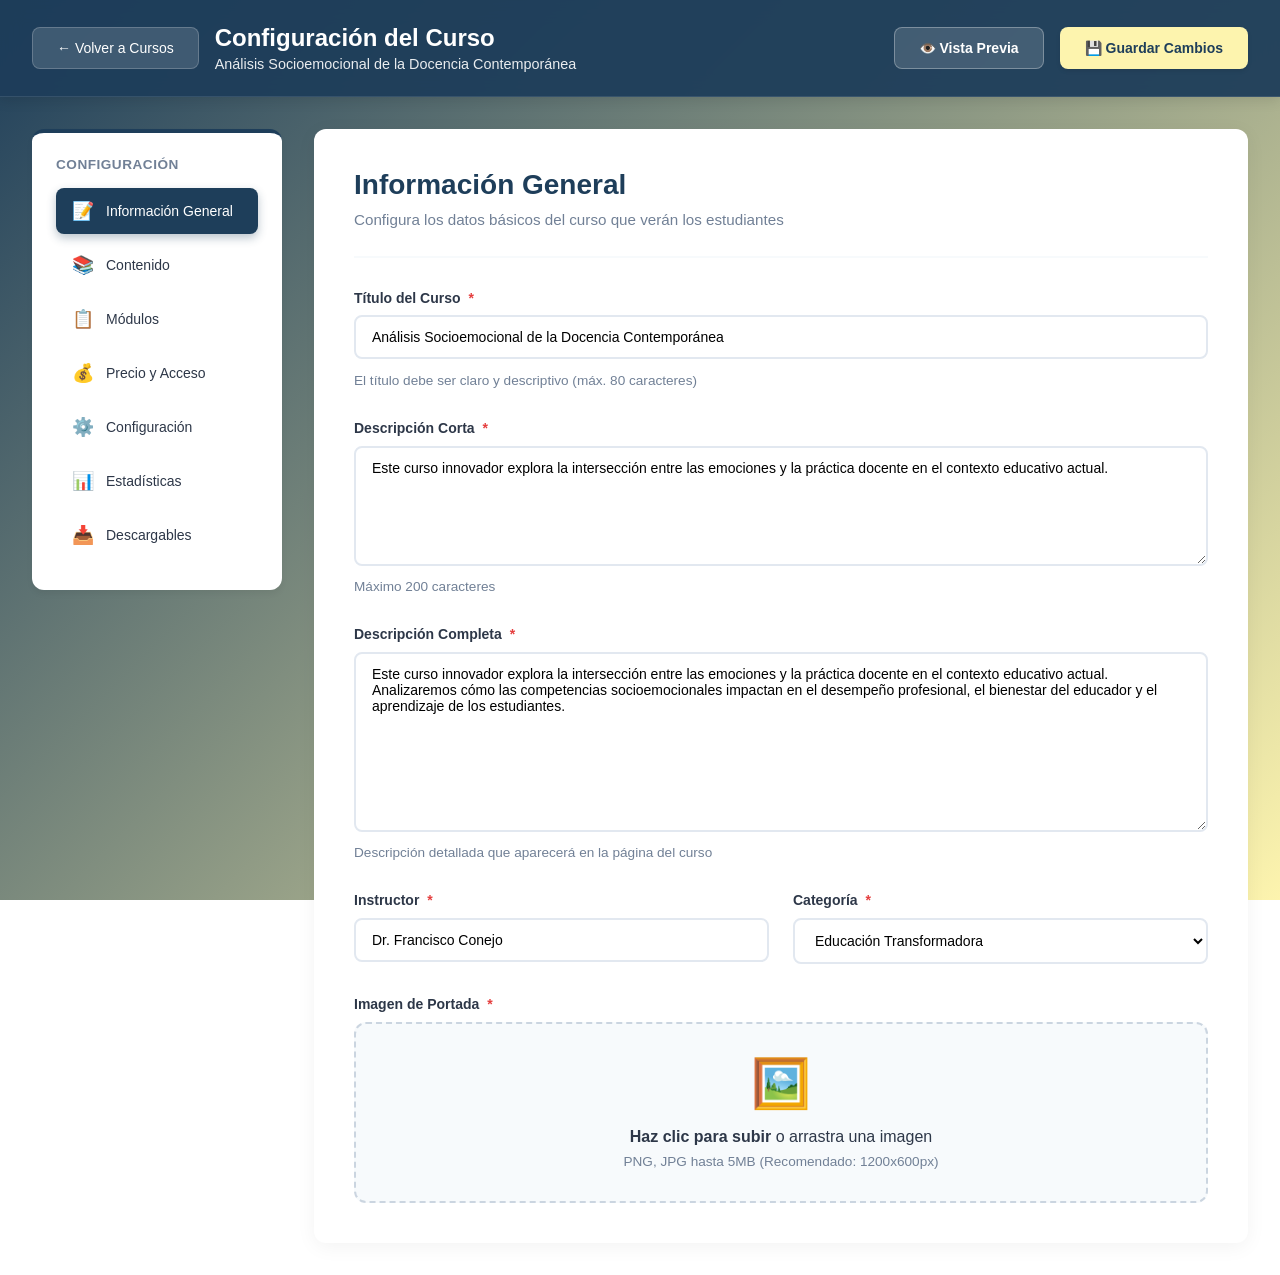
==== commit 81320024: "agrego paleta de colores del courseconfig" ====
--- a/ModeladoHTML/admin_course_config.html
+++ b/ModeladoHTML/admin_course_config.html
@@ -5,6 +5,21 @@
     <meta name="viewport" content="width=device-width, initial-scale=1.0">
     <title>Configuración del Curso - Panel Administrador</title>
     <style>
+        /* ==================== VARIABLES DE COLOR ==================== */
+        :root {
+            --primary-color: #1e3e5a;       /* Azul Marino Principal */
+            --primary-dark: #152c40;        /* Azul más oscuro */
+            --accent-color: #fdf4ae;        /* Crema/Amarillo suave */
+            --text-dark: #2d3748;           /* Gris oscuro texto */
+            --text-light: #718096;          /* Gris medio texto */
+            --white: #ffffff;
+            --gray-light: #f7fafc;
+            --border-color: #e2e8f0;
+            --success: #48bb78;
+            --warning: #ed8936;
+            --danger: #e53e3e;
+        }
+
         * {
             margin: 0;
             padding: 0;
@@ -13,21 +28,25 @@
 
         body {
             font-family: -apple-system, BlinkMacSystemFont, 'Segoe UI', Roboto, Oxygen, Ubuntu, Cantarell, sans-serif;
-            background: #f5f7fa;
+            /* Fondo degradado idéntico al curso2 */
+            background: linear-gradient(135deg, var(--primary-color) 0%, var(--accent-color) 100%);
             min-height: 100vh;
-        }
-
-        /* --- PALETA DE COLORES  --- */
-        /* Azul Principal: #1D3B55 */
-        /* Azul Secundario: #2C5270 */
-        /* Crema Acento: #FFF6C5 */
-        /* Rojo/Alerta: #e53e3e */
-
+            color: var(--text-dark);
+            background-attachment: fixed; /* Mantiene el fondo fijo al hacer scroll */
+        }
+
+        /* ==================== HEADER ==================== */
         .admin-header {
-            background: linear-gradient(135deg, #1D3B55 0%, #2C5270 100%);
-            color: #FFF6C5;
+            /* Fondo sólido semitransparente o degradado sutil sobre el fondo principal */
+            background: rgba(30, 62, 90, 0.95);
+            backdrop-filter: blur(10px);
+            color: white;
             padding: 1.5rem 2rem;
-            box-shadow: 0 2px 8px rgba(0,0,0,0.1);
+            box-shadow: 0 4px 12px rgba(0,0,0,0.1);
+            position: sticky;
+            top: 0;
+            z-index: 100;
+            border-bottom: 1px solid rgba(255,255,255,0.1);
         }
 
         .header-content {
@@ -47,10 +66,9 @@
         }
 
         .back-btn {
-            background: rgba(255,255,255,0.2);
-            backdrop-filter: blur(10px);
-            border: none;
-            color: #FFF6C5;
+            background: rgba(255,255,255,0.15);
+            border: 1px solid rgba(255,255,255,0.2);
+            color: white;
             padding: 0.75rem 1.5rem;
             border-radius: 8px;
             cursor: pointer;
@@ -59,10 +77,12 @@
             display: flex;
             align-items: center;
             gap: 0.5rem;
+            text-decoration: none;
         }
 
         .back-btn:hover {
-            background: rgba(255,255,255,0.3);
+            background: rgba(255,255,255,0.25);
+            transform: translateX(-3px);
         }
 
         .header-actions {
@@ -85,25 +105,29 @@
         }
 
         .btn-preview {
-            background: rgba(255,255,255,0.2);
-            color: #FFF6C5;
-            border: 2px solid rgba(255,255,255,0.3);
+            background: rgba(255,255,255,0.15);
+            color: white;
+            border: 1px solid rgba(255,255,255,0.3);
         }
 
         .btn-preview:hover {
-            background: rgba(255,255,255,0.3);
+            background: rgba(255,255,255,0.25);
         }
 
         .btn-save {
-            background: white;
-            color: #1D3B55; /* Texto azul */
+            background: var(--accent-color); 
+            color: var(--primary-color);     
+            border: 1px solid transparent;
+            box-shadow: 0 2px 4px rgba(0,0,0,0.1);
         }
 
         .btn-save:hover {
             transform: translateY(-2px);
-            box-shadow: 0 4px 12px rgba(255,255,255,0.3);
-        }
-
+            box-shadow: 0 4px 12px rgba(0,0,0,0.2);
+            background: #fff; 
+        }
+
+        /* ==================== LAYOUT & CONTENEDORES ==================== */
         .container {
             max-width: 1400px;
             margin: 2rem auto;
@@ -117,19 +141,21 @@
             align-items: start;
         }
 
+        /* SIDEBAR DE NAVEGACIÓN */
         .sidebar-nav {
             background: white;
             border-radius: 12px;
             padding: 1.5rem;
-            box-shadow: 0 2px 8px rgba(0,0,0,0.08);
+            box-shadow: 0 4px 6px rgba(0,0,0,0.05);
             position: sticky;
-            top: 2rem;
+            top: 6rem; /* Ajustado por el header sticky */
+            border-top: 4px solid var(--primary-color);
         }
 
         .nav-title {
             font-size: 0.85rem;
             font-weight: 700;
-            color: #718096;
+            color: var(--text-light);
             text-transform: uppercase;
             letter-spacing: 0.5px;
             margin-bottom: 1rem;
@@ -140,21 +166,24 @@
             margin-bottom: 0.5rem;
             border-radius: 8px;
             cursor: pointer;
-            transition: all 0.3s;
+            transition: all 0.2s;
             display: flex;
             align-items: center;
             gap: 0.75rem;
-            color: #4a5568;
+            color: var(--text-dark);
             font-size: 14px;
+            font-weight: 500;
         }
 
         .nav-item:hover {
-            background: #f7fafc;
+            background: var(--gray-light);
+            color: var(--primary-color);
         }
 
         .nav-item.active {
-            background: #1D3B55; 
+            background: var(--primary-color);
             color: white;
+            box-shadow: 0 4px 10px rgba(30, 62, 90, 0.3);
         }
 
         .nav-icon {
@@ -164,36 +193,46 @@
         .main-config {
             background: white;
             border-radius: 12px;
-            box-shadow: 0 2px 8px rgba(0,0,0,0.08);
+            box-shadow: 0 4px 20px rgba(0,0,0,0.05);
             overflow: hidden;
+            min-height: 500px;
         }
 
         .config-section {
             display: none;
-            padding: 2rem;
+            padding: 2.5rem;
+            animation: fadeIn 0.3s ease-in-out;
         }
 
         .config-section.active {
             display: block;
         }
 
+        @keyframes fadeIn {
+            from { opacity: 0; transform: translateY(10px); }
+            to { opacity: 1; transform: translateY(0); }
+        }
+
         .section-header {
-            border-bottom: 2px solid #e2e8f0;
+            border-bottom: 2px solid var(--gray-light);
             padding-bottom: 1.5rem;
             margin-bottom: 2rem;
         }
 
         .section-title {
             font-size: 1.75rem;
-            color: #2d3748;
+            color: var(--primary-color);
             margin-bottom: 0.5rem;
+            font-weight: 700;
         }
 
         .section-description {
-            color: #718096;
+            color: var(--text-light);
             font-size: 0.95rem;
-        }
-
+            line-height: 1.5;
+        }
+
+        /* ==================== FORMULARIOS ==================== */
         .form-grid {
             display: grid;
             gap: 2rem;
@@ -202,12 +241,12 @@
         .form-group {
             display: flex;
             flex-direction: column;
-            gap: 0.5rem;
+            gap: 0.6rem;
         }
 
         .form-label {
             font-weight: 600;
-            color: #2d3748;
+            color: var(--text-dark);
             font-size: 14px;
             display: flex;
             align-items: center;
@@ -215,26 +254,27 @@
         }
 
         .required {
-            color: #e53e3e;
+            color: var(--danger);
         }
 
         .form-input,
         .form-textarea,
         .form-select {
             padding: 0.75rem 1rem;
-            border: 2px solid #e2e8f0;
+            border: 2px solid var(--border-color);
             border-radius: 8px;
             font-size: 14px;
             transition: all 0.3s;
             font-family: inherit;
+            background: #fff;
         }
 
         .form-input:focus,
         .form-textarea:focus,
         .form-select:focus {
             outline: none;
-            border-color: #1D3B55; /* Focus azul */
-            box-shadow: 0 0 0 3px rgba(29, 59, 85, 0.1);
+            border-color: var(--primary-color);
+            box-shadow: 0 0 0 3px rgba(30, 62, 90, 0.1);
         }
 
         .form-textarea {
@@ -244,7 +284,8 @@
 
         .form-help {
             font-size: 0.85rem;
-            color: #718096;
+            color: var(--text-light);
+            margin-top: 0.25rem;
         }
 
         .two-col {
@@ -253,6 +294,61 @@
             gap: 1.5rem;
         }
 
+        /* INPUTS ESPECIALES (PRECIO, TAGS) */
+        .price-input-group {
+            position: relative;
+        }
+
+        .currency-prefix {
+            position: absolute;
+            left: 1rem;
+            top: 50%;
+            transform: translateY(-50%);
+            color: var(--text-light);
+            font-weight: 600;
+        }
+
+        .price-input-group input {
+            padding-left: 2.5rem;
+        }
+
+        .tag-input {
+            display: flex;
+            flex-wrap: wrap;
+            gap: 0.5rem;
+            padding: 0.5rem;
+            border: 2px solid var(--border-color);
+            border-radius: 8px;
+            min-height: 50px;
+            background: #fff;
+        }
+
+        .tag-input:focus-within {
+            border-color: var(--primary-color);
+            box-shadow: 0 0 0 3px rgba(30, 62, 90, 0.1);
+        }
+
+        .tag {
+            background: var(--primary-color);
+            color: white;
+            padding: 0.4rem 0.8rem;
+            border-radius: 20px;
+            font-size: 0.85rem;
+            display: flex;
+            align-items: center;
+            gap: 0.5rem;
+        }
+
+        .tag-remove {
+            cursor: pointer;
+            font-weight: bold;
+            opacity: 0.7;
+            transition: opacity 0.2s;
+        }
+        
+        .tag-remove:hover { opacity: 1; }
+
+        /* ==================== SUBIDA DE IMÁGENES ==================== */
         .image-upload {
             border: 2px dashed #cbd5e0;
             border-radius: 12px;
@@ -260,17 +356,18 @@
             text-align: center;
             cursor: pointer;
             transition: all 0.3s;
-            background: #f7fafc;
+            background: var(--gray-light);
         }
 
         .image-upload:hover {
-            border-color: #1D3B55;
-            background: #edf2f7;
+            border-color: var(--primary-color);
+            background: #ebf4ff;
         }
 
         .image-upload-icon {
             font-size: 3rem;
             margin-bottom: 1rem;
+            color: #a0aec0;
         }
 
         .image-preview {
@@ -279,44 +376,80 @@
             object-fit: cover;
             border-radius: 8px;
             margin-top: 1rem;
-        }
-
+            display: none; /* Oculto por defecto */
+        }
+        .image-preview[src] { display: block; }
+
+        .upload-area {
+            border: 2px dashed #cbd5e0;
+            border-radius: 12px;
+            padding: 3rem;
+            text-align: center;
+            background: var(--gray-light);
+            cursor: pointer;
+            transition: all 0.3s ease;
+            position: relative;
+            display: block; 
+        }
+
+        .upload-area:hover {
+            border-color: var(--primary-color);
+            background: #ebf4ff;
+        }
+
+        .upload-icon {
+            font-size: 3.5rem;
+            margin-bottom: 1rem;
+            color: #a0aec0;
+        }
+
+        .browse-btn {
+            color: var(--primary-color);
+            font-weight: 600;
+            text-decoration: underline;
+        }
+
+        /* ==================== MÓDULOS DEL CURSO ==================== */
         .modules-list {
             display: flex;
             flex-direction: column;
-            gap: 1rem;
+            gap: 1.5rem;
         }
 
         .module-item {
-            border: 2px solid #e2e8f0;
+            background: white;
+            border: 1px solid var(--border-color);
             border-radius: 12px;
             padding: 1.5rem;
             transition: all 0.3s;
+            border-left: 5px solid var(--border-color);
+            box-shadow: 0 2px 5px rgba(0,0,0,0.02);
         }
 
         .module-item:hover {
-            border-color: #1D3B55; 
-            box-shadow: 0 4px 12px rgba(29, 59, 85, 0.1);
+            border-left-color: var(--primary-color);
+            box-shadow: 0 5px 15px rgba(0,0,0,0.05);
         }
 
         .module-header {
             display: flex;
             justify-content: space-between;
             align-items: center;
-            margin-bottom: 1rem;
+            margin-bottom: 1.5rem;
         }
 
         .module-number {
-            background: #1D3B55; 
+            background: var(--primary-color);
             color: white;
-            width: 32px;
-            height: 32px;
+            width: 36px;
+            height: 36px;
             border-radius: 50%;
             display: flex;
             align-items: center;
             justify-content: center;
             font-weight: 700;
-            font-size: 14px;
+            font-size: 16px;
+            box-shadow: 0 2px 5px rgba(30, 62, 90, 0.3);
         }
 
         .module-actions {
@@ -326,70 +459,105 @@
 
         .icon-btn {
             background: transparent;
-            border: none;
+            border: 1px solid transparent;
             cursor: pointer;
             padding: 0.5rem;
             border-radius: 6px;
-            transition: all 0.3s;
+            transition: all 0.2s;
             font-size: 18px;
+            color: var(--text-light);
+            display: flex;
+            align-items: center;
+            justify-content: center;
         }
 
         .icon-btn:hover {
-            background: #f7fafc;
+            background: var(--gray-light);
+            color: var(--primary-color);
+            border-color: #e2e8f0;
+        }
+
+        .icon-btn.delete:hover {
+            color: var(--danger);
+            background: #fff5f5;
+            border-color: #feb2b2;
         }
 
         .btn-add {
             width: 100%;
-            padding: 1rem;
-            background: #f7fafc;
+            padding: 1.5rem;
+            background: var(--gray-light);
             border: 2px dashed #cbd5e0;
-            border-radius: 8px;
+            border-radius: 12px;
             cursor: pointer;
-            color: #1D3B55; 
+            color: var(--primary-color);
             font-weight: 600;
+            font-size: 1.1rem;
             transition: all 0.3s;
             display: flex;
             align-items: center;
             justify-content: center;
-            gap: 0.5rem;
+            gap: 0.75rem;
+            margin-top: 1rem;
         }
 
         .btn-add:hover {
-            background: #edf2f7;
-            border-color: #1D3B55;
-        }
-
+            background: #ebf4ff;
+            border-color: var(--primary-color);
+            transform: translateY(-2px);
+        }
+
+        /* ==================== DASHBOARD / ESTADÍSTICAS ==================== */
         .stats-grid {
             display: grid;
-            grid-template-columns: repeat(auto-fit, minmax(200px, 1fr));
+            grid-template-columns: repeat(auto-fit, minmax(220px, 1fr));
             gap: 1.5rem;
             margin-top: 1.5rem;
         }
 
         .stat-card {
-            background: linear-gradient(135deg, #1D3B55 0%, #2C5270 100%);
+            background: linear-gradient(135deg, var(--primary-color) 0%, var(--primary-dark) 100%);
             color: white;
             padding: 1.5rem;
             border-radius: 12px;
-            box-shadow: 0 4px 12px rgba(29, 59, 85, 0.3);
+            box-shadow: 0 4px 15px rgba(30, 62, 90, 0.2);
+            position: relative;
+            overflow: hidden;
+            transition: transform 0.3s;
+        }
+
+        .stat-card:hover {
+            transform: translateY(-5px);
+        }
+        
+        .stat-card::after {
+            content: '';
+            position: absolute;
+            top: -50%; right: -50%;
+            width: 200%; height: 200%;
+            background: radial-gradient(circle, rgba(255,255,255,0.1) 0%, transparent 60%);
+            pointer-events: none;
         }
 
         .stat-label {
-            font-size: 0.85rem;
+            font-size: 0.9rem;
             opacity: 0.9;
             margin-bottom: 0.5rem;
+            font-weight: 500;
         }
 
         .stat-value {
-            font-size: 2rem;
+            font-size: 2.2rem;
             font-weight: 700;
-        }
-
+            color: var(--accent-color); 
+        }
+
+        /* ==================== COMPONENTES UI (SWITCH, ALERTAS) ==================== */
         .toggle-switch {
             position: relative;
             display: inline-block;
-            width: 50px;
-            height: 26px;
+            width: 52px;
+            height: 28px;
         }
 
         .toggle-switch input {
@@ -413,17 +581,18 @@
         .slider:before {
             position: absolute;
             content: "";
-            height: 18px;
-            width: 18px;
+            height: 20px;
+            width: 20px;
             left: 4px;
             bottom: 4px;
             background-color: white;
             transition: .4s;
             border-radius: 50%;
+            box-shadow: 0 2px 4px rgba(0,0,0,0.2);
         }
 
         input:checked + .slider {
-            background-color: #1D3B55;
+            background-color: var(--primary-color);
         }
 
         input:checked + .slider:before {
@@ -434,344 +603,10 @@
             display: flex;
             align-items: center;
             justify-content: space-between;
-            padding: 1rem;
-            background: #f7fafc;
+            padding: 1.25rem;
+            background: var(--gray-light);
             border-radius: 8px;
-        }
-
-        @media (max-width: 1024px) {
-            .config-layout {
-                grid-template-columns: 1fr;
-            }
-
-            .sidebar-nav {
-                position: static;
-                display: grid;
-                grid-template-columns: repeat(auto-fit, minmax(150px, 1fr));
-                gap: 0.5rem;
-                padding: 1rem;
-            }
-
-            .nav-title {
-                grid-column: 1 / -1;
-            }
-
-            .nav-item {
-                padding: 0.75rem;
-                font-size: 13px;
-            }
-
-            .nav-icon {
-                font-size: 16px;
-            }
-        }
-
-        @media (max-width: 768px) {
-            .admin-header {
-                padding: 1rem;
-            }
-
-            .container {
-                padding: 0 1rem;
-                margin: 1rem auto;
-            }
-
-            .config-section {
-                padding: 1rem;
-            }
-
-            .section-title {
-                font-size: 1.5rem;
-            }
-
-            .section-description {
-                font-size: 0.9rem;
-            }
-
-            .two-col {
-                grid-template-columns: 1fr;
-                gap: 1rem;
-            }
-
-            .header-content {
-                flex-direction: column;
-                align-items: stretch;
-            }
-
-            .header-title {
-                flex-direction: column;
-                align-items: stretch;
-                gap: 0.75rem;
-            }
-
-            .header-title h1 {
-                font-size: 1.25rem;
-            }
-
-            .header-title p {
-                font-size: 0.85rem;
-            }
-
-            .back-btn {
-                width: 100%;
-                justify-content: center;
-            }
-
-            .header-actions {
-                width: 100%;
-                justify-content: stretch;
-                flex-direction: column;
-            }
-
-            .btn {
-                width: 100%;
-                justify-content: center;
-            }
-
-            .sidebar-nav {
-                grid-template-columns: 1fr 1fr;
-                gap: 0.5rem;
-            }
-
-            .nav-item {
-                flex-direction: column;
-                text-align: center;
-                padding: 0.75rem 0.5rem;
-                gap: 0.5rem;
-            }
-
-            .nav-icon {
-                font-size: 20px;
-            }
-
-            .stats-grid {
-                grid-template-columns: 1fr;
-            }
-
-            .form-grid {
-                gap: 1.5rem;
-            }
-
-            .form-label {
-                font-size: 13px;
-            }
-
-            .form-input,
-            .form-textarea,
-            .form-select {
-                font-size: 16px;
-            }
-
-            .module-item {
-                padding: 1rem;
-            }
-
-            .module-header {
-                flex-direction: column;
-                align-items: stretch;
-                gap: 1rem;
-            }
-
-            .module-number {
-                width: 28px;
-                height: 28px;
-                font-size: 13px;
-            }
-
-            .module-actions {
-                justify-content: flex-end;
-            }
-
-            .stat-card {
-                padding: 1rem;
-            }
-
-            .stat-value {
-                font-size: 1.75rem;
-            }
-
-            .image-upload {
-                padding: 1.5rem;
-            }
-
-            .image-upload-icon {
-                font-size: 2rem;
-            }
-
-            .alert {
-                padding: 0.75rem;
-                font-size: 0.9rem;
-            }
-
-            .form-row {
-                flex-direction: column;
-                align-items: stretch;
-                gap: 1rem;
-            }
-
-            .toggle-switch {
-                align-self: flex-start;
-            }
-        }
-
-        @media (max-width: 480px) {
-            .admin-header {
-                padding: 0.75rem;
-            }
-
-            .container {
-                padding: 0 0.5rem;
-                margin: 0.75rem auto;
-            }
-
-            .main-config {
-                border-radius: 8px;
-            }
-
-            .config-section {
-                padding: 0.75rem;
-            }
-
-            .section-header {
-                padding-bottom: 1rem;
-                margin-bottom: 1.5rem;
-            }
-
-            .section-title {
-                font-size: 1.25rem;
-            }
-
-            .sidebar-nav {
-                grid-template-columns: 1fr;
-                padding: 0.75rem;
-            }
-
-            .nav-item {
-                flex-direction: row;
-                justify-content: flex-start;
-                padding: 0.75rem;
-            }
-
-            .nav-item span:not(.nav-icon) {
-                text-align: left;
-            }
-
-            .btn {
-                padding: 0.65rem 1rem;
-                font-size: 13px;
-            }
-
-            .form-grid {
-                gap: 1.25rem;
-            }
-
-            .form-input,
-            .form-textarea,
-            .form-select {
-                padding: 0.65rem 0.85rem;
-            }
-
-            .module-item {
-                padding: 0.75rem;
-            }
-
-            .module-header input {
-                font-size: 1rem;
-            }
-
-            .icon-btn {
-                padding: 0.4rem;
-                font-size: 16px;
-            }
-
-            .stat-card {
-                padding: 0.85rem;
-            }
-
-            .stat-label {
-                font-size: 0.8rem;
-            }
-
-            .stat-value {
-                font-size: 1.5rem;
-            }
-
-            .stats-grid {
-                gap: 0.75rem;
-            }
-
-            .tag {
-                padding: 0.4rem 0.6rem;
-                font-size: 0.8rem;
-            }
-
-            .btn-add {
-                padding: 0.85rem;
-                font-size: 14px;
-            }
-        }
-
-        @media (max-width: 360px) {
-            .header-title h1 {
-                font-size: 1.1rem;
-            }
-
-            .section-title {
-                font-size: 1.1rem;
-            }
-
-            .nav-icon {
-                font-size: 18px;
-            }
-
-            .module-number {
-                width: 24px;
-                height: 24px;
-                font-size: 12px;
-            }
-        }
-
-        .price-input-group {
-            position: relative;
-        }
-
-        .currency-prefix {
-            position: absolute;
-            left: 1rem;
-            top: 50%;
-            transform: translateY(-50%);
-            color: #718096;
-            font-weight: 600;
-        }
-
-        .price-input-group input {
-            padding-left: 2.5rem;
-        }
-
-        .tag-input {
-            display: flex;
-            flex-wrap: wrap;
-            gap: 0.5rem;
-            padding: 0.75rem;
-            border: 2px solid #e2e8f0;
-            border-radius: 8px;
-            min-height: 50px;
-        }
-
-        .tag {
-            background: #1D3B55; 
-            color: white;
-            padding: 0.5rem 0.75rem;
-            border-radius: 20px;
-            font-size: 0.85rem;
-            display: flex;
-            align-items: center;
-            gap: 0.5rem;
-        }
-
-        .tag-remove {
-            cursor: pointer;
-            font-weight: bold;
+            border: 1px solid var(--border-color);
         }
 
         .alert {
@@ -781,81 +616,26 @@
             display: flex;
             align-items: start;
             gap: 0.75rem;
+            line-height: 1.4;
         }
 
         .alert-success {
-            background: #c6f6d5;
+            background: #f0fff4;
             color: #22543d;
-            border: 1px solid #9ae6b4;
+            border: 1px solid #c6f6d5;
         }
 
         .alert-warning {
-            background: #feebc8;
+            background: #fffaf0;
             color: #744210;
             border: 1px solid #fbd38d;
         }
 
-        .upload-area {
-            border: 2px dashed #cbd5e0;
-            border-radius: 12px;
-            padding: 3rem;
-            text-align: center;
-            background: #f8fafc;
-            cursor: pointer;
-            transition: all 0.3s ease;
-            position: relative;
-            display: block; 
-        }
-
-        .upload-area:hover {
-            border-color: #1D3B55;
-            background: #ebf4ff;
-        }
-
-        .upload-icon {
-            font-size: 3.5rem;
-            margin-bottom: 1rem;
-            color: #a0aec0;
-        }
-
-        .upload-area h3 {
-            color: #4a5568;
-            margin-bottom: 0.5rem;
-        }
-
-        .browse-btn {
-            color: #1D3B55;
-            font-weight: 600;
-            text-decoration: underline;
-        }
-
-        .upload-info {
-            margin-top: 1rem;
-            font-size: 0.85rem;
-            color: #718096;
-        }
-
-        /* Lista de archivos */
-        .file-list {
-            display: flex;
-            flex-direction: column;
-            gap: 0.75rem;
-        }
-
-        .empty-state {
-            text-align: center;
-            padding: 2rem;
-            color: #a0aec0;
-            font-style: italic;
-            background: #f7fafc;
-            border-radius: 8px;
-        }
-
-        /* Foro  */
+        /* ==================== SECCIÓN FORO/PREGUNTAS ==================== */
         .module-footer {
             margin-top: 1.5rem;
-            padding-top: 1rem;
-            border-top: 1px solid #e2e8f0;
+            padding-top: 1.5rem;
+            border-top: 1px dashed var(--border-color);
         }
 
         .qa-header {
@@ -866,9 +646,9 @@
         }
 
         .qa-title {
-            font-size: 0.95rem;
+            font-size: 1rem;
             font-weight: 600;
-            color: #4a5568;
+            color: var(--text-dark);
             display: flex;
             align-items: center;
             gap: 0.5rem;
@@ -876,15 +656,16 @@
 
         .qa-badge {
             background: #ebf8ff;
-            color: #2C5270;
-            padding: 0.2rem 0.6rem;
+            color: var(--primary-color);
+            padding: 0.25rem 0.75rem;
             border-radius: 20px;
             font-size: 0.75rem;
             font-weight: 700;
+            text-transform: uppercase;
         }
 
         .qa-list {
-            background: #f8fafc;
+            background: var(--gray-light);
             border-radius: 8px;
             padding: 1rem;
             display: flex;
@@ -894,23 +675,25 @@
 
         .qa-item {
             background: white;
-            padding: 0.75rem;
+            padding: 1rem;
             border-radius: 6px;
-            border: 1px solid #e2e8f0;
-            display: flex;
-            gap: 0.75rem;
+            border: 1px solid var(--border-color);
+            display: flex;
+            gap: 1rem;
             align-items: start;
         }
 
         .qa-avatar {
-            width: 32px;
-            height: 32px;
+            width: 36px;
+            height: 36px;
             background: #cbd5e0;
             border-radius: 50%;
             display: flex;
             align-items: center;
             justify-content: center;
             font-size: 0.8rem;
+            color: white;
+            background: var(--primary-color);
         }
 
         .qa-content {
@@ -918,102 +701,104 @@
         }
 
         .qa-student-name {
-            font-size: 0.85rem;
+            font-size: 0.9rem;
             font-weight: 700;
-            color: #2d3748;
+            color: var(--text-dark);
         }
 
         .qa-text {
-            font-size: 0.85rem;
-            color: #718096;
-            margin: 0.2rem 0;
-            line-height: 1.4;
-        }
-
-        .qa-meta {
-            font-size: 0.75rem;
-            color: #a0aec0;
-            display: flex;
-            gap: 1rem;
-            align-items: center;
+            font-size: 0.9rem;
+            color: var(--text-light);
+            margin: 0.3rem 0;
+            line-height: 1.5;
         }
 
         .btn-reply {
-            color: #1D3B55;
+            color: var(--primary-color);
             font-weight: 600;
-            font-size: 0.75rem;
+            font-size: 0.8rem;
             border: none;
             background: none;
             cursor: pointer;
             padding: 0;
-        }
-
-        .btn-reply:hover {
-            text-decoration: underline;
-        }
-
-        .no-questions {
-            text-align: center;
-            color: #a0aec0;
-            font-size: 0.85rem;
-            padding: 0.5rem;
-            font-style: italic;
-        }
+            margin-top: 0.2rem;
+        }
+        
+        .btn-reply:hover { text-decoration: underline; }
+
+        /* ==================== SECCIÓN CUESTIONARIO ==================== */
         .quiz-section {
             margin-top: 1.5rem;
-            padding-top: 1rem;
-            border-top: 1px solid #e2e8f0;
-            background: #FFF6C5;
-            border-radius: 0 0 12px 12px;
-            padding: 1rem;
-        }
-
-        .quiz-header {
-            display: flex;
-            justify-content: space-between;
-            align-items: center;
+            padding-top: 1.5rem;
+            border-top: 1px solid var(--border-color);
+            background: #fffaf0; 
+            border-radius: 8px;
+            padding: 1.5rem;
+            border: 1px solid #fbd38d;
+        }
+
+        .quiz-title {
+            font-size: 1rem;
+            font-weight: 700;
+            color: #c05621; 
+            display: flex; 
+            align-items: center; 
+            gap: 0.5rem;
             margin-bottom: 1rem;
         }
 
-        .quiz-title {
-            font-size: 0.95rem;
+        .btn-manage-questions {
+            background: white;
+            border: 1px solid #fbd38d;
+            color: #c05621;
+            padding: 0.5rem 1rem;
+            border-radius: 6px;
             font-weight: 600;
-            color: #1D3B55;
-            display: flex;
-            align-items: center;
-            gap: 0.5rem;
-        }
-
-        .quiz-controls {
-            display: grid;
-            grid-template-columns: 1fr 1fr;
-            gap: 1rem;
-            margin-top: 0.5rem;
-        }
-
-        .lock-info {
-            display: flex;
-            align-items: center;
-            gap: 0.5rem;
-            font-size: 0.85rem;
-            color: #4a5568;
-        }
-
-        .btn-manage-questions {
-            width: 100%;
-            margin-top: 1rem;
-            padding: 0.5rem;
-            background: white;
-            border: 1px solid #cbd5e0;
-            border-radius: 6px;
+            font-size: 0.9rem;
             cursor: pointer;
-            font-size: 0.85rem;
             transition: all 0.2s;
         }
 
         .btn-manage-questions:hover {
             background: #feebc8;
-            border-color: #f6ad55;
+        }
+
+        /* ==================== RESPONSIVE ==================== */
+        @media (max-width: 1024px) {
+            .config-layout { grid-template-columns: 1fr; }
+            .sidebar-nav { 
+                position: static; 
+                display: grid; 
+                grid-template-columns: repeat(auto-fit, minmax(160px, 1fr)); 
+                gap: 0.5rem; 
+                padding: 1rem;
+                margin-bottom: 1rem;
+                top: auto;
+            }
+            .nav-title { grid-column: 1 / -1; }
+            .nav-item { padding: 0.75rem; font-size: 13px; justify-content: center; }
+            .nav-icon { font-size: 16px; }
+        }
+
+        @media (max-width: 768px) {
+            .admin-header { padding: 1rem; position: relative; } /* Header normal en móvil */
+            .container { padding: 0 1rem; margin: 1rem auto; }
+            .config-section { padding: 1.5rem; }
+            .section-title { font-size: 1.5rem; }
+            .two-col { grid-template-columns: 1fr; gap: 1rem; }
+            .header-content { flex-direction: column; align-items: stretch; gap: 1rem; }
+            .header-title { flex-direction: column; align-items: center; gap: 0.75rem; text-align: center; }
+            .header-actions { width: 100%; justify-content: stretch; flex-direction: column; }
+            .btn { width: 100%; justify-content: center; }
+            .sidebar-nav { grid-template-columns: 1fr 1fr; gap: 0.5rem; }
+        }
+
+        @media (max-width: 480px) {
+            .admin-header { padding: 0.75rem; }
+            .sidebar-nav { grid-template-columns: 1fr; }
+            .nav-item { flex-direction: row; justify-content: flex-start; text-align: left; }
+            .btn-add { padding: 1rem; font-size: 1rem; }
+            .stat-value { font-size: 1.8rem; }
         }
     </style>
 </head>
@@ -1325,7 +1110,7 @@
                                     <p class="no-questions">No hay preguntas recientes en este módulo.</p>
                                 </div>
                             </div>
-                            <div class="module-item">
+                                                        <div class="module-item">
                                 <div class="quiz-section">
                                     <div class="quiz-header">
                                         <div class="quiz-title">
@@ -1343,7 +1128,7 @@
                                     <div class="quiz-controls">
                                         <div class="form-group">
                                             <label class="form-label">Nombre del Quiz</label>
-                                            <input type="text" class="form-input" value="Examen Parcial - Módulo 2">
+                                            <input type="text" class="form-input" value="Examen Parcial - Módulo 1">
                                         </div>
                                         <div class="form-group">
                                             <label class="form-label">Nota de Aprobación (%)</label>
@@ -1388,7 +1173,7 @@
                                     <p class="no-questions">No hay preguntas recientes en este módulo.</p>
                                 </div>
                             </div>
-                            <div class="module-item">
+                                                        <div class="module-item">
                                 <div class="quiz-section">
                                     <div class="quiz-header">
                                         <div class="quiz-title">
@@ -1406,7 +1191,7 @@
                                     <div class="quiz-controls">
                                         <div class="form-group">
                                             <label class="form-label">Nombre del Quiz</label>
-                                            <input type="text" class="form-input" value="Examen Parcial - Módulo 3">
+                                            <input type="text" class="form-input" value="Examen Parcial - Módulo 1">
                                         </div>
                                         <div class="form-group">
                                             <label class="form-label">Nota de Aprobación (%)</label>
@@ -1451,7 +1236,7 @@
                                     <p class="no-questions">No hay preguntas recientes en este módulo.</p>
                                 </div>
                             </div>
-                            <div class="module-item">
+                                                        <div class="module-item">
                                 <div class="quiz-section">
                                     <div class="quiz-header">
                                         <div class="quiz-title">
@@ -1469,7 +1254,7 @@
                                     <div class="quiz-controls">
                                         <div class="form-group">
                                             <label class="form-label">Nombre del Quiz</label>
-                                            <input type="text" class="form-input" value="Examen Parcial - Módulo 4">
+                                            <input type="text" class="form-input" value="Examen Parcial - Módulo 1">
                                         </div>
                                         <div class="form-group">
                                             <label class="form-label">Nota de Aprobación (%)</label>
@@ -1715,14 +1500,14 @@
                             <div class="form-group">
                                 <label class="form-label">Progreso Promedio</label>
                                 <div style="background: #f7fafc; padding: 1rem; border-radius: 8px; text-align: center;">
-                                    <div style="font-size: 2.5rem; font-weight: 700; color: #1D3B55;">45%</div>
+                                    <div style="font-size: 2.5rem; font-weight: 700; color: #667eea;">45%</div>
                                     <div style="color: #718096; font-size: 0.9rem; margin-top: 0.5rem;">De todos los estudiantes</div>
                                 </div>
                             </div>
                             <div class="form-group">
                                 <label class="form-label">Tiempo Promedio</label>
                                 <div style="background: #f7fafc; padding: 1rem; border-radius: 8px; text-align: center;">
-                                    <div style="font-size: 2.5rem; font-weight: 700; color: #1D3B55;">12.5h</div>
+                                    <div style="font-size: 2.5rem; font-weight: 700; color: #667eea;">12.5h</div>
                                     <div style="color: #718096; font-size: 0.9rem; margin-top: 0.5rem;">Dedicadas al curso</div>
                                 </div>
                             </div>
